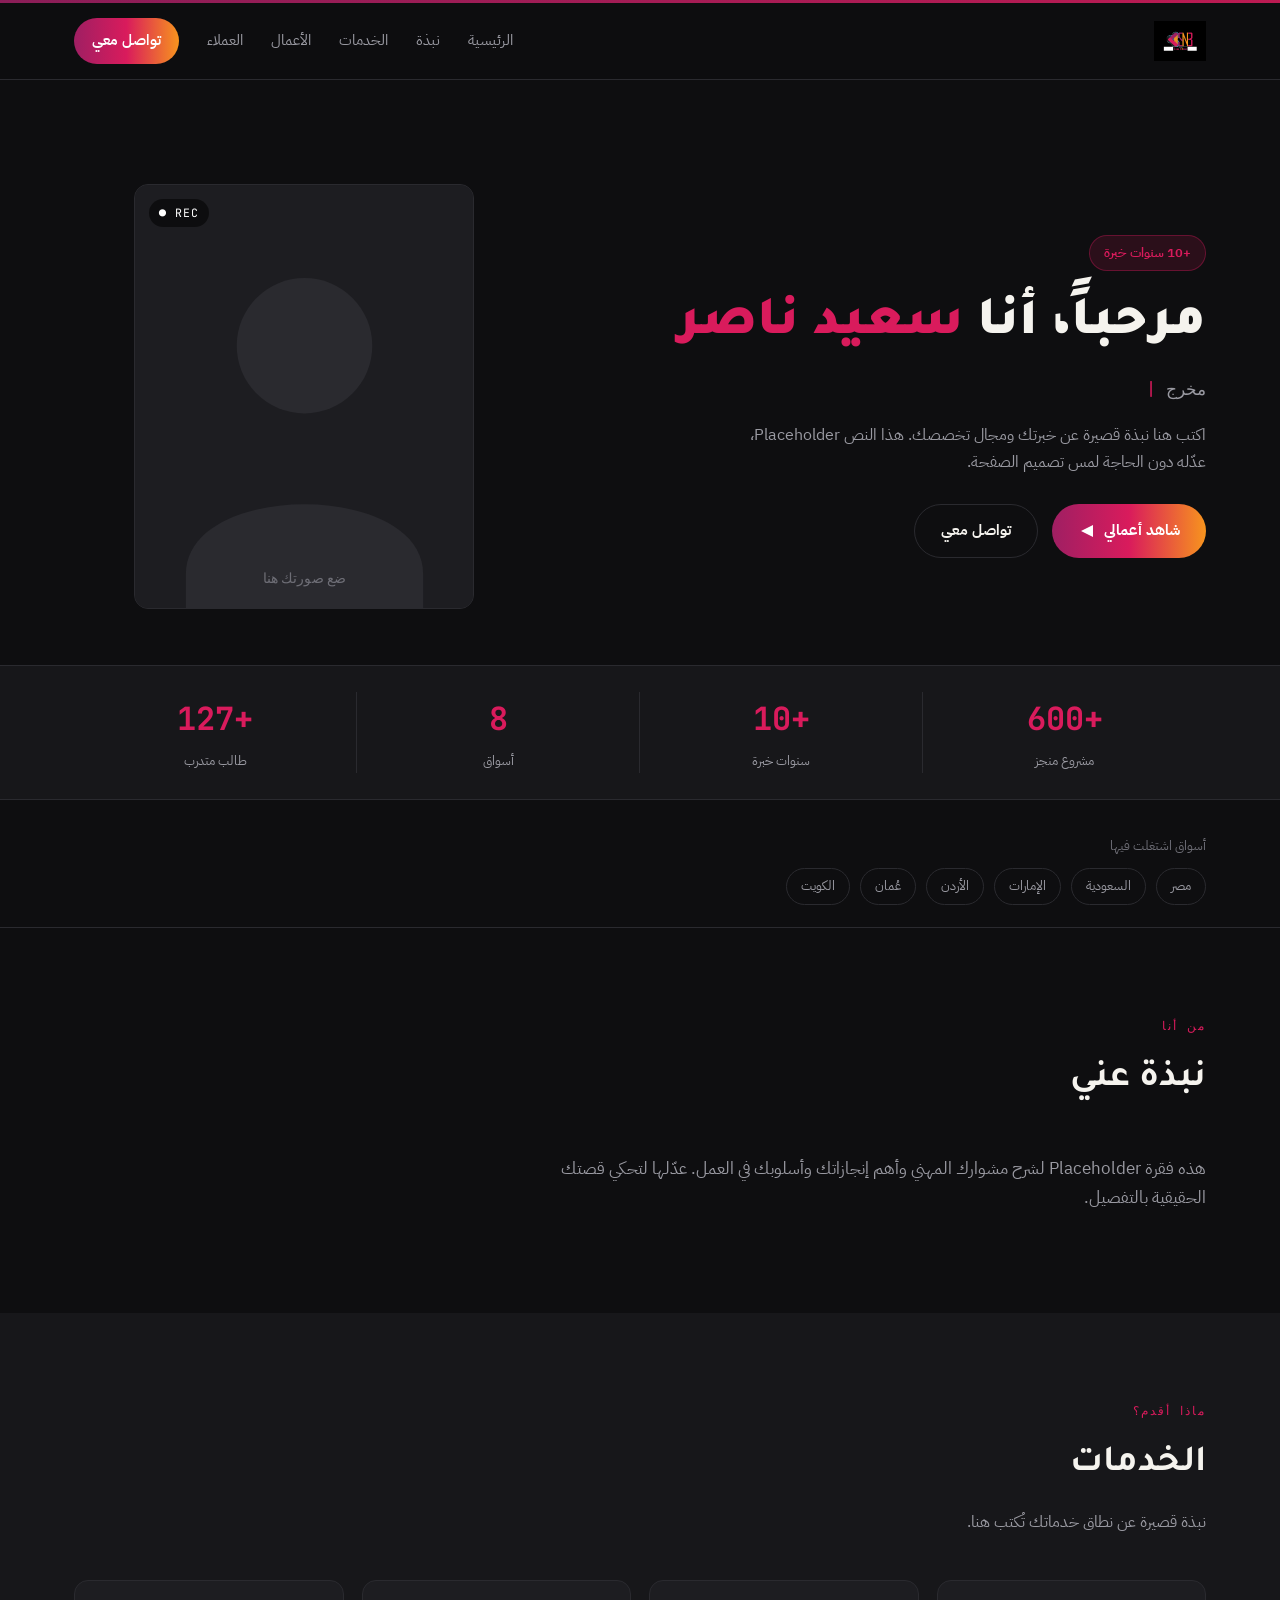
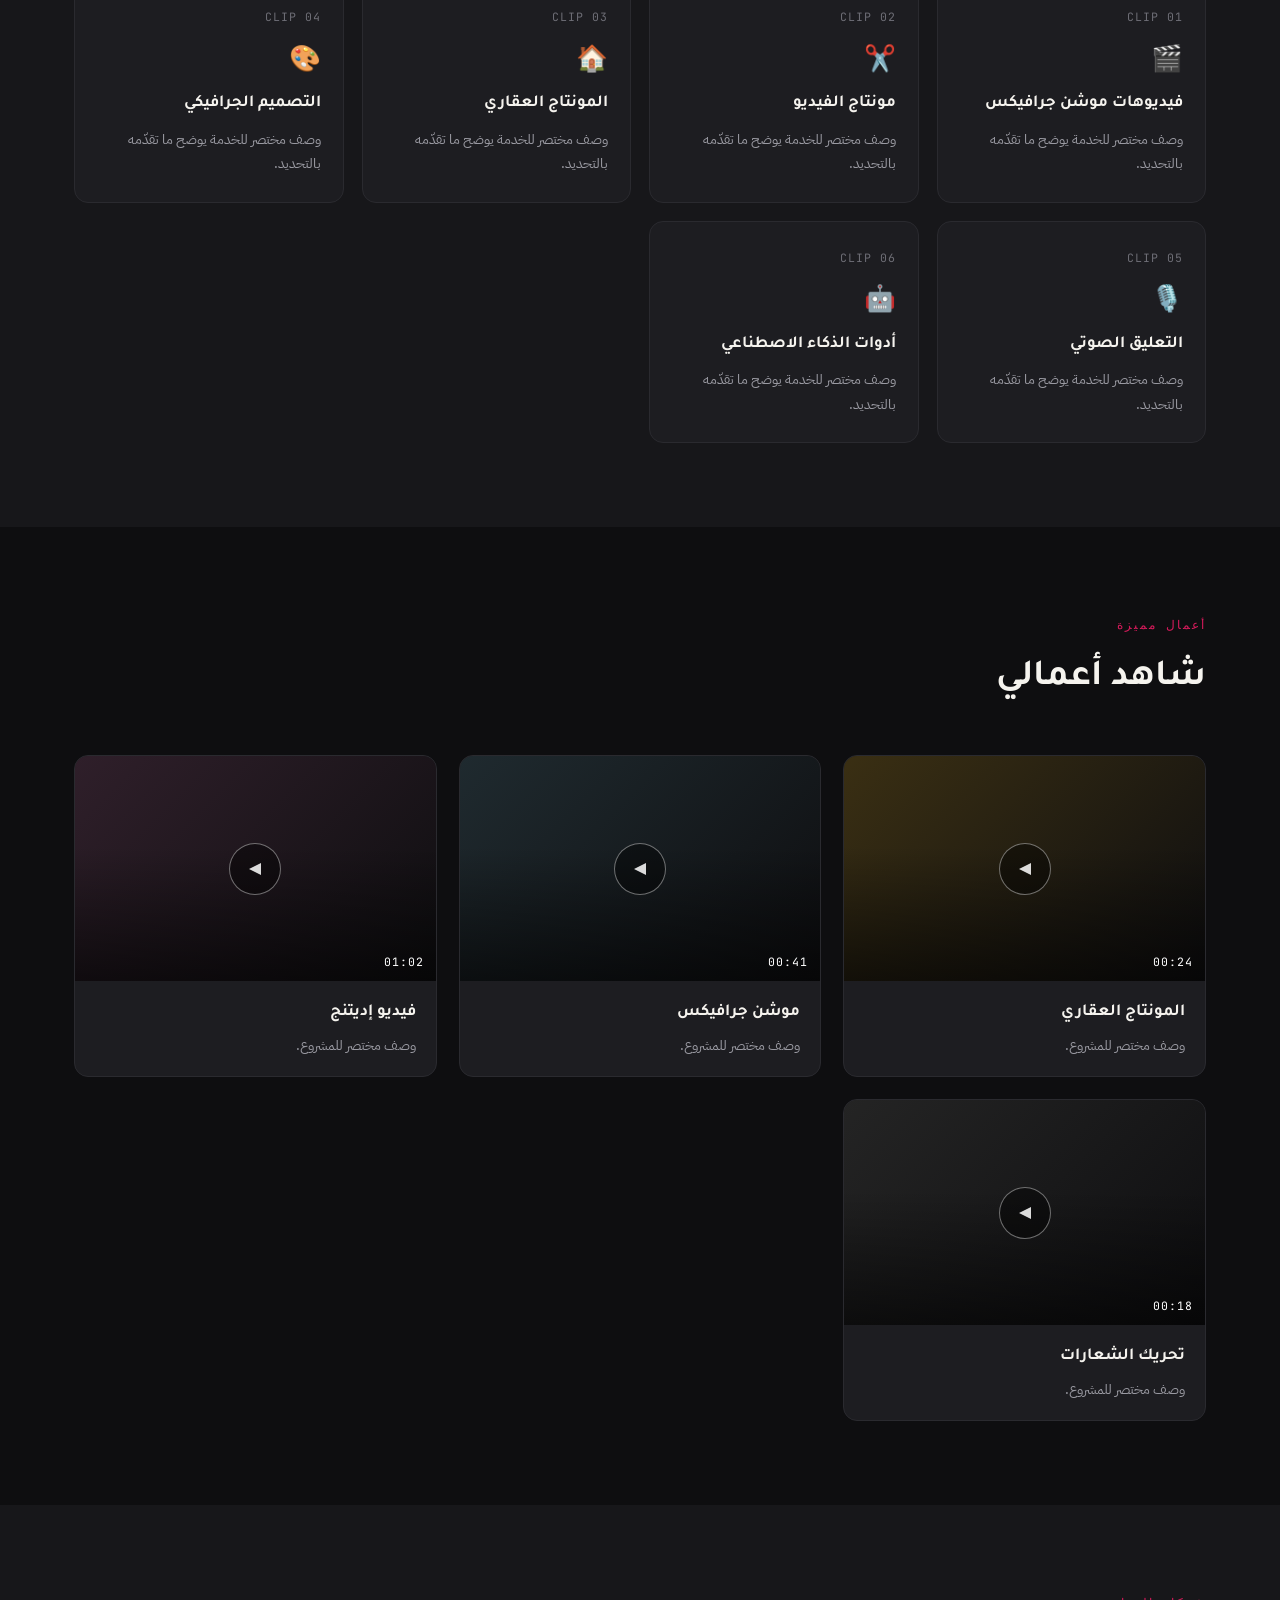
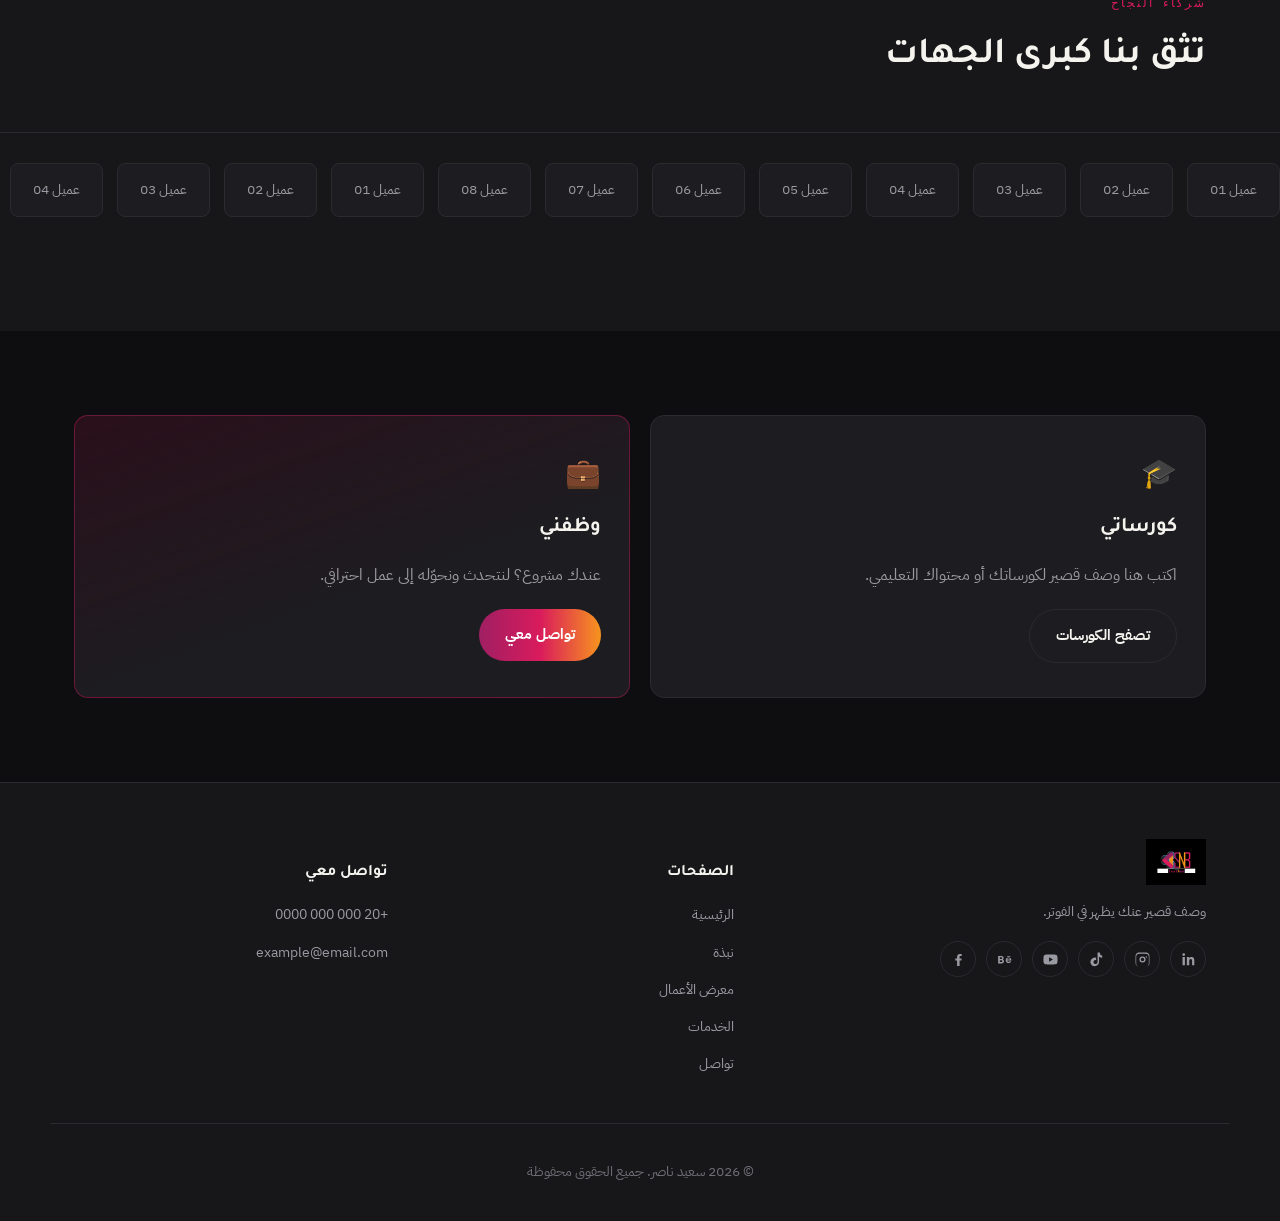
==== index.html @ 5002a32e "Add files via upload" ====
<!DOCTYPE html>
<html lang="ar" dir="rtl">
<head>
<meta charset="UTF-8">
<meta name="viewport" content="width=device-width, initial-scale=1.0">
<title data-content="pageTitle">اسمك | مخرج إبداعي</title>
<meta name="description" data-content="pageDescription" content="مخرج إبداعي متخصص في صناعة المحتوى المرئي. عدّل هذا النص من ملف content.js">

<link rel="preconnect" href="https://fonts.googleapis.com">
<link rel="preconnect" href="https://fonts.gstatic.com" crossorigin>
<link href="https://fonts.googleapis.com/css2?family=Tajawal:wght@400;500;700;800;900&family=IBM+Plex+Sans+Arabic:wght@300;400;500;600&family=JetBrains+Mono:wght@400;500;700&display=swap" rel="stylesheet">
<link rel="stylesheet" href="css/style.css">
</head>
<body>

<!-- شريط تايم كود علوي (زخرفة موحية بمونتاج الفيديو) -->
<div class="timecode-strip" aria-hidden="true">
  <div class="timecode-strip__track"></div>
</div>

<!-- ===================== الهيدر ===================== -->
<header class="header" id="header">
  <div class="container header__inner">
    <a href="#top" class="logo">
      <img src="images/logo.png" alt="سعيد ناصر" class="logo-img" data-content-attr="fullName:alt">
    </a>

    <nav class="nav" id="nav">
      <a href="#top">الرئيسية</a>
      <a href="#about">نبذة</a>
      <a href="#services">الخدمات</a>
      <a href="#work">الأعمال</a>
      <a href="#clients">العملاء</a>
      <a href="#contact" class="nav__cta">تواصل معي</a>
    </nav>

    <button class="nav-toggle" id="navToggle" aria-label="القائمة" aria-expanded="false">
      <span></span><span></span><span></span>
    </button>
  </div>
</header>

<main>

<!-- ===================== الهيرو ===================== -->
<section class="hero" id="top">
  <div class="container hero__inner">

    <div class="hero__text">
      <span class="badge" data-content="experienceBadge">+10 سنوات خبرة</span>

      <h1 class="hero__title">
        مرحباً، أنا <span class="accent" data-content="fullName">اسمك الكامل</span>
      </h1>

      <p class="hero__role">
        <span id="roleTyper" class="role-typer"></span><span class="role-cursor">|</span>
      </p>

      <p class="hero__bio" data-content="bio">
        اكتب هنا نبذة قصيرة عن خبرتك ومجال تخصصك. هذا النص Placeholder، عدّله من ملف content.js دون الحاجة لمس تصميم الصفحة.
      </p>

      <div class="hero__actions">
        <a href="#work" class="btn btn--primary">
          <span>شاهد أعمالي</span>
          <svg viewBox="0 0 24 24" width="18" height="18"><path fill="currentColor" d="M20 4v16l-16-8z"/></svg>
        </a>
        <a href="#contact" class="btn btn--ghost">تواصل معي</a>
      </div>
    </div>

    <div class="hero__media">
      <div class="hero__frame">
        <img src="images/avatar-placeholder.svg" alt="صورتك الشخصية" data-content-attr="avatarSrc:src">
        <span class="hero__rec">REC ●</span>
      </div>
    </div>

  </div>

  <!-- شريط الإحصائيات بأسلوب "تايم كود" -->
  <div class="stats-bar">
    <div class="container stats-bar__inner" id="statsGrid">
      <!-- تُملأ ديناميكياً من content.js -->
    </div>
  </div>

  <!-- شريط الدول / الأسواق -->
  <div class="markets">
    <div class="container">
      <p class="markets__label">أسواق اشتغلت فيها</p>
      <div class="markets__row" id="marketsRow"></div>
    </div>
  </div>
</section>

<!-- ===================== نبذة ===================== -->
<section class="section" id="about">
  <div class="container">
    <div class="section__head">
      <span class="eyebrow">من أنا</span>
      <h2>نبذة عني</h2>
    </div>
    <p class="about__text" data-content="aboutText">
      هذه فقرة Placeholder لشرح مشوارك المهني، أهم إنجازاتك، وأسلوبك في العمل. عدّلها من content.js لتحكي قصتك الحقيقية.
    </p>
  </div>
</section>

<!-- ===================== الخدمات ===================== -->
<section class="section section--alt" id="services">
  <div class="container">
    <div class="section__head">
      <span class="eyebrow">ماذا أقدم؟</span>
      <h2>الخدمات</h2>
      <p class="section__desc" data-content="servicesIntro">
        نبذة قصيرة عن نطاق خدماتك تُكتب هنا وتُعدّل من content.js.
      </p>
    </div>
    <div class="services-grid" id="servicesGrid">
      <!-- تُملأ ديناميكياً من content.js -->
    </div>
  </div>
</section>

<!-- ===================== الأعمال ===================== -->
<section class="section" id="work">
  <div class="container">
    <div class="section__head">
      <span class="eyebrow">أعمال مميزة</span>
      <h2>شاهد أعمالي</h2>
    </div>
    <div class="work-grid" id="workGrid">
      <!-- تُملأ ديناميكياً من content.js -->
    </div>
  </div>
</section>

<!-- ===================== العملاء ===================== -->
<section class="section section--alt" id="clients">
  <div class="container">
    <div class="section__head">
      <span class="eyebrow">شركاء النجاح</span>
      <h2>تثق بنا كبرى الجهات</h2>
    </div>
  </div>
  <div class="clients-marquee">
    <div class="clients-marquee__track" id="clientsTrack">
      <!-- تُملأ ديناميكياً من content.js (مرتين للتكرار السلس) -->
    </div>
  </div>
</section>

<!-- ===================== دعوة للعمل ===================== -->
<section class="section cta" id="contact">
  <div class="container cta__grid">
    <div class="cta__card">
      <span class="cta__icon">🎓</span>
      <h3 data-content="ctaCoursesTitle">كورساتي</h3>
      <p data-content="ctaCoursesText">اكتب هنا وصف قصير لكورساتك أو محتواك التعليمي.</p>
      <a href="#" class="btn btn--ghost" data-content-attr="ctaCoursesLink:href">تصفح الكورسات</a>
    </div>
    <div class="cta__card cta__card--highlight">
      <span class="cta__icon">💼</span>
      <h3 data-content="ctaHireTitle">وظفني</h3>
      <p data-content="ctaHireText">عندك مشروع؟ لنتحدث ونحوّله إلى عمل احترافي.</p>
      <a href="#" class="btn btn--primary" data-content-attr="whatsappLink:href" target="_blank" rel="noopener">تواصل معي</a>
    </div>
  </div>
</section>

</main>

<!-- ===================== الفوتر ===================== -->
<footer class="footer">
  <div class="container footer__grid">

    <div class="footer__about">
      <img src="images/logo.png" alt="سعيد ناصر" class="logo-img" data-content-attr="fullName:alt">
      <p data-content="footerTagline">وصف قصير عنك يظهر في الفوتر، عدّله من content.js.</p>
      <div class="socials" id="socialsRow"></div>
    </div>

    <div class="footer__col">
      <h4>الصفحات</h4>
      <ul>
        <li><a href="#top">الرئيسية</a></li>
        <li><a href="#about">نبذة</a></li>
        <li><a href="#work">معرض الأعمال</a></li>
        <li><a href="#services">الخدمات</a></li>
        <li><a href="#contact">تواصل</a></li>
      </ul>
    </div>

    <div class="footer__col">
      <h4>تواصل معي</h4>
      <ul>
        <li><a data-content="phoneDisplay" data-content-attr="whatsappLink:href" href="#">+20 000 000 0000</a></li>
        <li><a data-content="email" data-content-attr="emailLink:href" href="#">example@email.com</a></li>
      </ul>
    </div>

  </div>

  <div class="container footer__bottom">
    <p>© <span id="year"></span> <span data-content="fullName">اسمك</span>. جميع الحقوق محفوظة</p>
  </div>
</footer>

<script src="js/content.js"></script>
<script src="js/main.js"></script>
</body>
</html>
---- css/style.css ----
/* =========================================================
   نظام التصميم (Design Tokens)
   غيّر القيم هنا فقط للتحكم بالألوان والخطوط في كل الموقع
========================================================= */
:root{
  --bg: #0E0E10;
  --bg-alt: #17171A;
  --surface: #1D1D21;
  --surface-2: #232328;
  --border: #2A2A2F;

  --text: #F5F3EE;
  --text-muted: #9A9AA2;
  --text-dim: #6E6E76;

  /* هوية الشعار: بنفسجي / وردي / برتقالي */
  --accent: #D91B5C;          /* الوردي - اللون الأساسي، مأخوذ من الشعار */
  --accent-2: #F7941E;        /* البرتقالي */
  --accent-3: #9F1F63;        /* البنفسجي */
  --accent-soft: rgba(217,27,92,.14);
  --accent-ink: #FFFFFF;      /* نص فوق الخلفية الوردية */
  --gradient-brand: linear-gradient(90deg, var(--accent-3), var(--accent), var(--accent-2));

  --font-display: 'Tajawal', sans-serif;
  --font-body: 'IBM Plex Sans Arabic', sans-serif;
  --font-mono: 'JetBrains Mono', monospace;

  --radius: 14px;
  --radius-sm: 8px;
  --container: 1180px;
}

*{ box-sizing: border-box; }
html{ scroll-behavior: smooth; }
body{
  margin:0;
  background: var(--bg);
  color: var(--text);
  font-family: var(--font-body);
  line-height: 1.7;
  -webkit-font-smoothing: antialiased;
}
img{ max-width:100%; display:block; }
a{ color:inherit; text-decoration:none; }
ul{ list-style:none; margin:0; padding:0; }
h1,h2,h3{ font-family: var(--font-display); margin:0; }

.container{
  max-width: var(--container);
  margin-inline:auto;
  padding-inline: 24px;
}

@media (prefers-reduced-motion: reduce){
  *{ animation-duration: .001ms !important; animation-iteration-count:1 !important; transition-duration:.001ms !important; scroll-behavior:auto !important; }
}

/* =========================================================
   شريط التايم كود العلوي — العنصر المميّز (Signature)
   إشارة بصرية لعالم المونتاج: خط زمن بعلامات صغيرة
========================================================= */
.timecode-strip{
  position: sticky; top:0; z-index: 60;
  height: 3px;
  background: var(--bg-alt);
  overflow:hidden;
}
.timecode-strip__track{
  height:100%;
  background: var(--gradient-brand);
  background-size: 200% 100%;
  animation: scrub 8s linear infinite;
  opacity:.85;
}
@keyframes scrub{
  from{ background-position-x: 0%; }
  to{ background-position-x: 200%; }
}

/* =========================================================
   الهيدر
========================================================= */
.header{
  position: sticky; top:3px; z-index:50;
  background: rgba(14,14,16,.82);
  backdrop-filter: blur(10px);
  border-bottom: 1px solid var(--border);
}
.header__inner{
  display:flex; align-items:center; justify-content:space-between;
  height:76px;
}
.logo{
  font-family: var(--font-display);
  font-weight:800; font-size:1.25rem; letter-spacing:.5px;
}
.logo-img{ height:40px; width:auto; display:block; }
.footer__about .logo-img{ height:46px; margin-bottom:14px; }
.nav{
  display:flex; align-items:center; gap: 28px;
  font-size:.95rem; color: var(--text-muted);
}
.nav a{ transition: color .2s; }
.nav a:hover{ color: var(--text); }
.nav__cta{
  background: var(--gradient-brand);
  color: var(--accent-ink) !important;
  padding: 10px 18px;
  border-radius: 999px;
  font-weight:600;
}
.nav-toggle{
  display:none;
  flex-direction:column; gap:5px;
  background:none; border:none; cursor:pointer;
  padding: 6px;
}
.nav-toggle span{
  width:22px; height:2px; background: var(--text);
  display:block;
}

@media (max-width: 860px){
  .nav-toggle{ display:flex; }
  .nav{
    position:absolute; inset-inline:0; top:76px;
    background: var(--bg-alt);
    flex-direction:column; align-items:stretch;
    gap:0; border-bottom:1px solid var(--border);
    max-height:0; overflow:hidden; transition: max-height .3s ease;
  }
  .nav.is-open{ max-height:420px; }
  .nav a{ padding:16px 24px; border-top:1px solid var(--border); }
  .nav__cta{ border-radius:0; text-align:center; }
}

/* =========================================================
   الهيرو
========================================================= */
.hero{ padding-top: 64px; overflow:hidden; }
.hero__inner{
  display:grid;
  grid-template-columns: 1.15fr .85fr;
  gap: 48px;
  align-items:center;
  padding-block: 40px 56px;
}
.badge{
  display:inline-block;
  font-size:.8rem; font-weight:600;
  color: var(--accent);
  background: var(--accent-soft);
  border: 1px solid rgba(217,27,92,.35);
  padding: 6px 14px;
  border-radius: 999px;
  margin-bottom: 20px;
}
.hero__title{
  font-size: clamp(2.1rem, 4.4vw, 3.4rem);
  font-weight:900;
  line-height:1.25;
  margin-bottom: 14px;
}
.accent{ color: var(--accent); }
.hero__role{
  font-family: var(--font-mono);
  font-size: 1.05rem;
  color: var(--text-muted);
  min-height: 1.6em;
  margin-bottom: 18px;
}
.role-cursor{ color: var(--accent); animation: blink 1s step-end infinite; }
@keyframes blink{ 50%{ opacity:0; } }

.hero__bio{
  color: var(--text-muted);
  max-width: 46ch;
  margin-bottom: 28px;
}
.hero__actions{ display:flex; gap:14px; flex-wrap:wrap; }

.btn{
  display:inline-flex; align-items:center; gap:8px;
  padding: 13px 26px;
  border-radius: 999px;
  font-weight:700; font-size:.95rem;
  transition: transform .2s ease, background .2s ease, border-color .2s ease;
}
.btn--primary{ background: var(--gradient-brand); color: var(--accent-ink); }
.btn--primary:hover{ transform: translateY(-2px); }
.btn--ghost{ border: 1px solid var(--border); color: var(--text); }
.btn--ghost:hover{ border-color: var(--accent); color: var(--accent); }

.hero__media{ display:flex; justify-content:center; }
.hero__frame{
  position:relative;
  width: min(340px, 80vw);
  aspect-ratio: 4/5;
  border-radius: var(--radius);
  overflow:hidden;
  border: 1px solid var(--border);
  background: var(--surface);
}
.hero__frame img{ width:100%; height:100%; object-fit:cover; }
.hero__rec{
  position:absolute; top:14px; inset-inline-end:14px;
  font-family: var(--font-mono);
  font-size:.72rem; color:#fff;
  background: rgba(0,0,0,.55);
  padding:4px 10px; border-radius: 999px;
  letter-spacing:1px;
}

/* شريط الإحصائيات */
.stats-bar{
  border-block: 1px solid var(--border);
  background: var(--bg-alt);
}
.stats-bar__inner{
  display:grid;
  grid-template-columns: repeat(auto-fit, minmax(120px,1fr));
  padding-block: 26px;
}
.stat{
  text-align:center;
  border-inline-start: 1px solid var(--border);
  padding-inline: 12px;
}
.stat:first-child{ border-inline-start:none; }
.stat__num{
  font-family: var(--font-mono);
  font-size: clamp(1.4rem, 2.6vw, 2rem);
  font-weight:700; color: var(--accent);
}
.stat__label{ font-size:.82rem; color: var(--text-muted); margin-top:4px; }

.markets{ padding-block: 22px; border-bottom:1px solid var(--border); }
.markets__label{ font-size:.8rem; color: var(--text-dim); margin-bottom:12px; }
.markets__row{ display:flex; flex-wrap:wrap; gap:10px; }
.market-chip{
  font-size:.82rem; color: var(--text-muted);
  border:1px solid var(--border); border-radius:999px;
  padding: 6px 14px;
}

/* =========================================================
   أقسام عامة
========================================================= */
.section{ padding-block: 84px; }
.section--alt{ background: var(--bg-alt); }
.section__head{ max-width: 640px; margin-bottom: 44px; }
.eyebrow{
  font-family: var(--font-mono);
  font-size:.78rem; letter-spacing:2px; text-transform:uppercase;
  color: var(--accent);
}
.section__head h2{ font-size: clamp(1.7rem, 3vw, 2.3rem); margin-top:10px; }
.section__desc{ color: var(--text-muted); margin-top:12px; }
.about__text{ max-width: 68ch; color: var(--text-muted); font-size:1.05rem; }

/* الخدمات */
.services-grid{
  display:grid;
  grid-template-columns: repeat(auto-fill, minmax(240px,1fr));
  gap: 18px;
}
.service-card{
  background: var(--surface);
  border: 1px solid var(--border);
  border-radius: var(--radius);
  padding: 26px 22px;
  transition: border-color .2s, transform .2s;
}
.service-card:hover{ border-color: var(--accent); transform: translateY(-4px); }
.service-card__tag{
  font-family: var(--font-mono);
  font-size:.72rem; color: var(--text-dim);
  letter-spacing:1px;
}
.service-card__icon{ font-size:1.6rem; margin-block: 10px; }
.service-card h3{ font-size:1.05rem; margin-bottom:8px; }
.service-card p{ color: var(--text-muted); font-size:.9rem; margin:0; }

/* الأعمال */
.work-grid{
  display:grid;
  grid-template-columns: repeat(auto-fill, minmax(280px,1fr));
  gap: 22px;
}
.work-card{
  border-radius: var(--radius);
  overflow:hidden;
  border: 1px solid var(--border);
  background: var(--surface);
}
.work-card__thumb{
  position:relative;
  aspect-ratio: 16/10;
  display:flex; align-items:center; justify-content:center;
  color: rgba(255,255,255,.85);
}
.work-card__thumb::after{
  content:"";
  position:absolute; inset:0;
  background: linear-gradient(180deg, rgba(0,0,0,0) 40%, rgba(0,0,0,.55) 100%);
}
.work-card__play{
  position:relative; z-index:2;
  width:52px; height:52px; border-radius:50%;
  background: rgba(0,0,0,.4); border:1px solid rgba(255,255,255,.4);
  display:flex; align-items:center; justify-content:center;
  transition: transform .2s, background .2s;
}
.work-card:hover .work-card__play{ transform: scale(1.08); background: var(--accent); color:var(--accent-ink); }
.work-card__code{
  position:absolute; bottom:10px; inset-inline-start:12px; z-index:2;
  font-family: var(--font-mono); font-size:.72rem;
  color:#fff; letter-spacing:1px;
}
.work-card__body{ padding: 18px 20px; }
.work-card__body h3{ font-size:1.05rem; margin-bottom:6px; }
.work-card__body p{ color: var(--text-muted); font-size:.88rem; margin:0; }

/* العملاء - ماركيه */
.clients-marquee{
  border-top:1px solid var(--border);
  overflow:hidden;
  padding-block: 30px;
}
.clients-marquee__track{
  display:flex; gap: 14px;
  width: max-content;
  animation: marquee 32s linear infinite;
}
.clients-marquee:hover .clients-marquee__track{ animation-play-state: paused; }
@keyframes marquee{
  from{ transform: translateX(0); }
  to{ transform: translateX(-50%); }
}
.client-chip{
  flex: 0 0 auto;
  padding: 14px 22px;
  border:1px solid var(--border);
  border-radius: var(--radius-sm);
  color: var(--text-muted);
  font-size:.85rem;
  white-space:nowrap;
  background: var(--surface);
}

/* دعوة للعمل */
.cta__grid{
  display:grid; grid-template-columns: 1fr 1fr; gap:20px;
}
.cta__card{
  background: var(--surface);
  border:1px solid var(--border);
  border-radius: var(--radius);
  padding: 34px 28px;
}
.cta__card--highlight{
  background: linear-gradient(160deg, var(--accent-soft), var(--surface) 60%);
  border-color: rgba(217,27,92,.4);
}
.cta__icon{ font-size:1.8rem; }
.cta__card h3{ font-size:1.3rem; margin-block: 12px 8px; }
.cta__card p{ color: var(--text-muted); margin-bottom: 20px; }

@media (max-width: 760px){
  .hero__inner{ grid-template-columns:1fr; }
  .hero__media{ order:-1; }
  .cta__grid{ grid-template-columns:1fr; }
}

/* =========================================================
   الفوتر
========================================================= */
.footer{ border-top:1px solid var(--border); padding-block: 56px 24px; background: var(--bg-alt); }
.footer__grid{
  display:grid; grid-template-columns: 1.4fr 1fr 1fr; gap: 32px;
  padding-bottom: 36px;
}
.footer__about p{ color: var(--text-muted); font-size:.9rem; max-width:36ch; margin-block:14px 18px; }
.footer__col h4{ font-family: var(--font-display); margin-bottom:14px; font-size:1rem; }
.footer__col li{ margin-bottom:10px; }
.footer__col a{ color: var(--text-muted); font-size:.9rem; transition: color .2s; }
.footer__col a:hover{ color: var(--accent); }

.socials{ display:flex; gap:10px; }
.socials a{
  width:36px; height:36px; border-radius:50%;
  border:1px solid var(--border);
  display:flex; align-items:center; justify-content:center;
  color: var(--text-muted);
  transition: color .2s, border-color .2s;
}
.socials a:hover{ color: var(--accent); border-color: var(--accent); }

.footer__bottom{
  border-top:1px solid var(--border);
  padding-top:22px;
  display:flex; justify-content:center;
  font-size:.85rem; color: var(--text-dim);
}

@media (max-width: 760px){
  .footer__grid{ grid-template-columns:1fr; }
}

/* حالة التركيز بلوحة المفاتيح — إتاحة الوصول */
a:focus-visible, button:focus-visible{
  outline: 2px solid var(--accent);
  outline-offset: 2px;
}
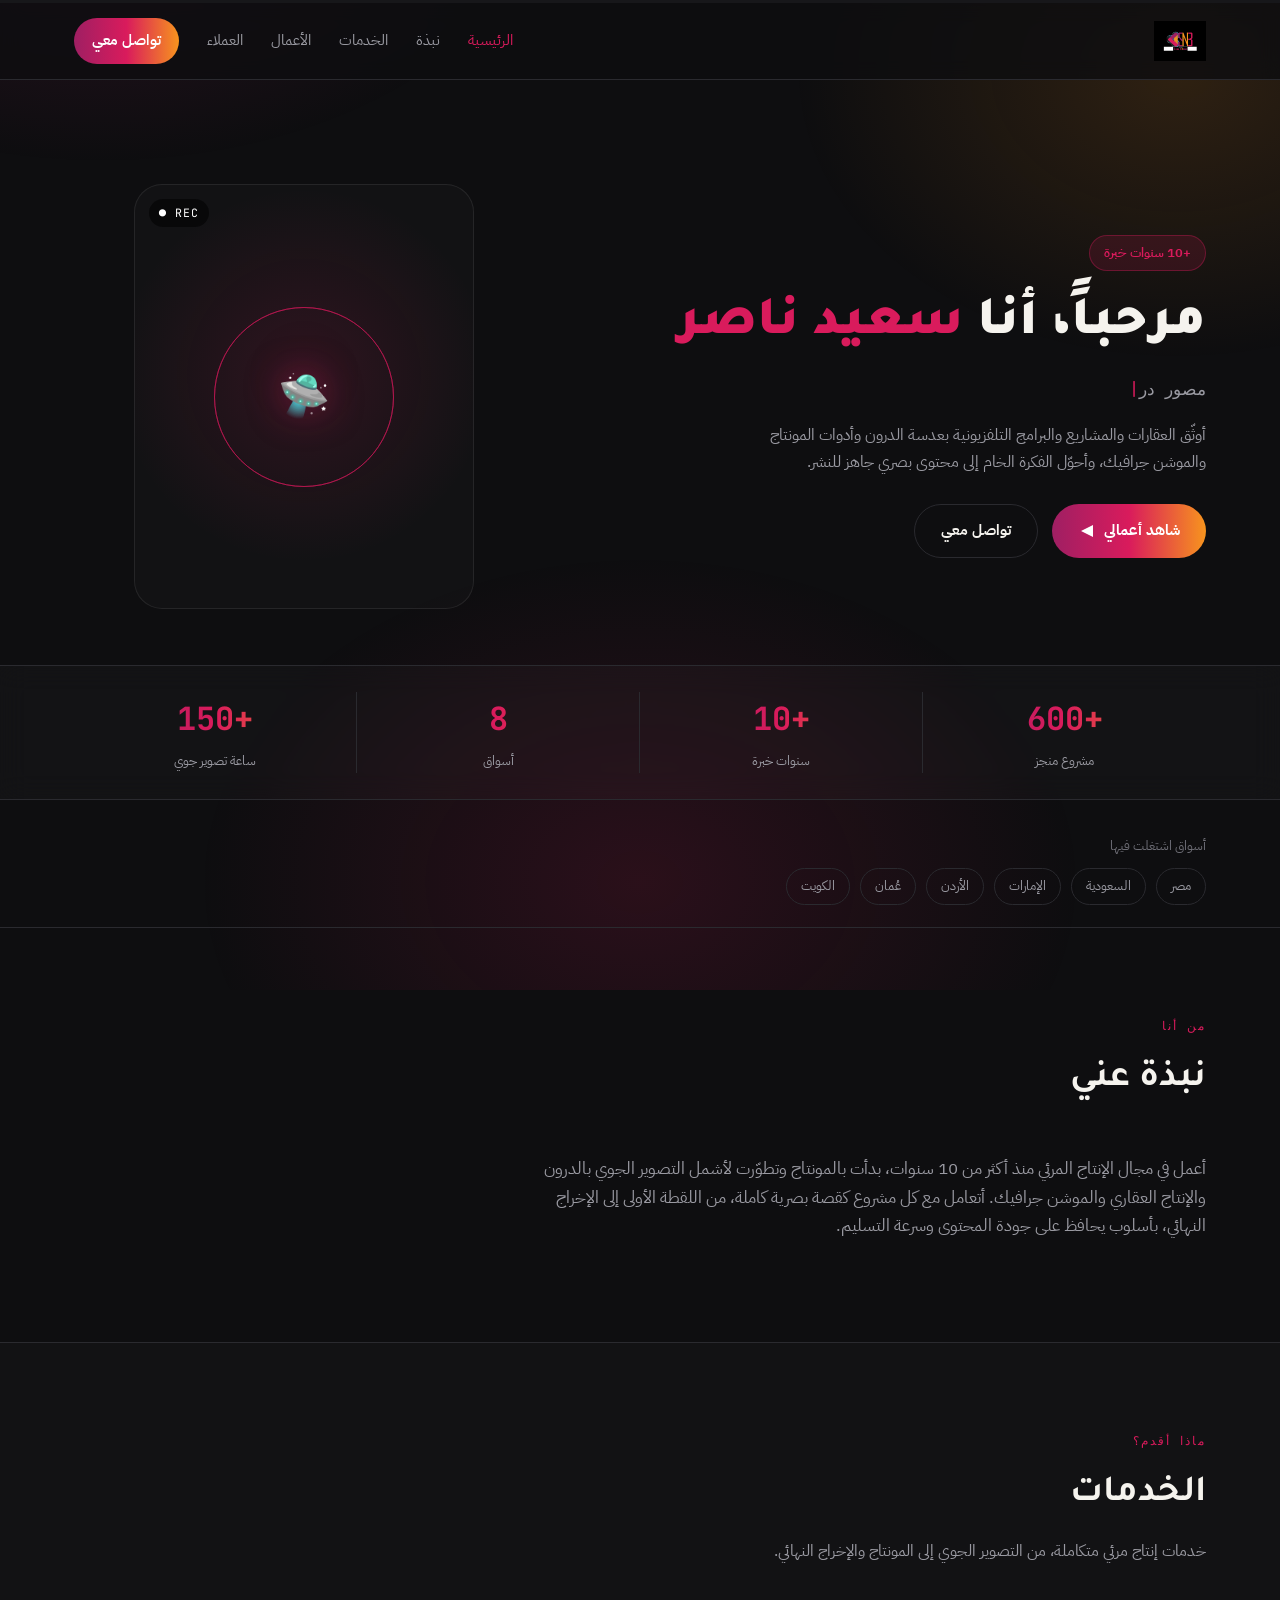
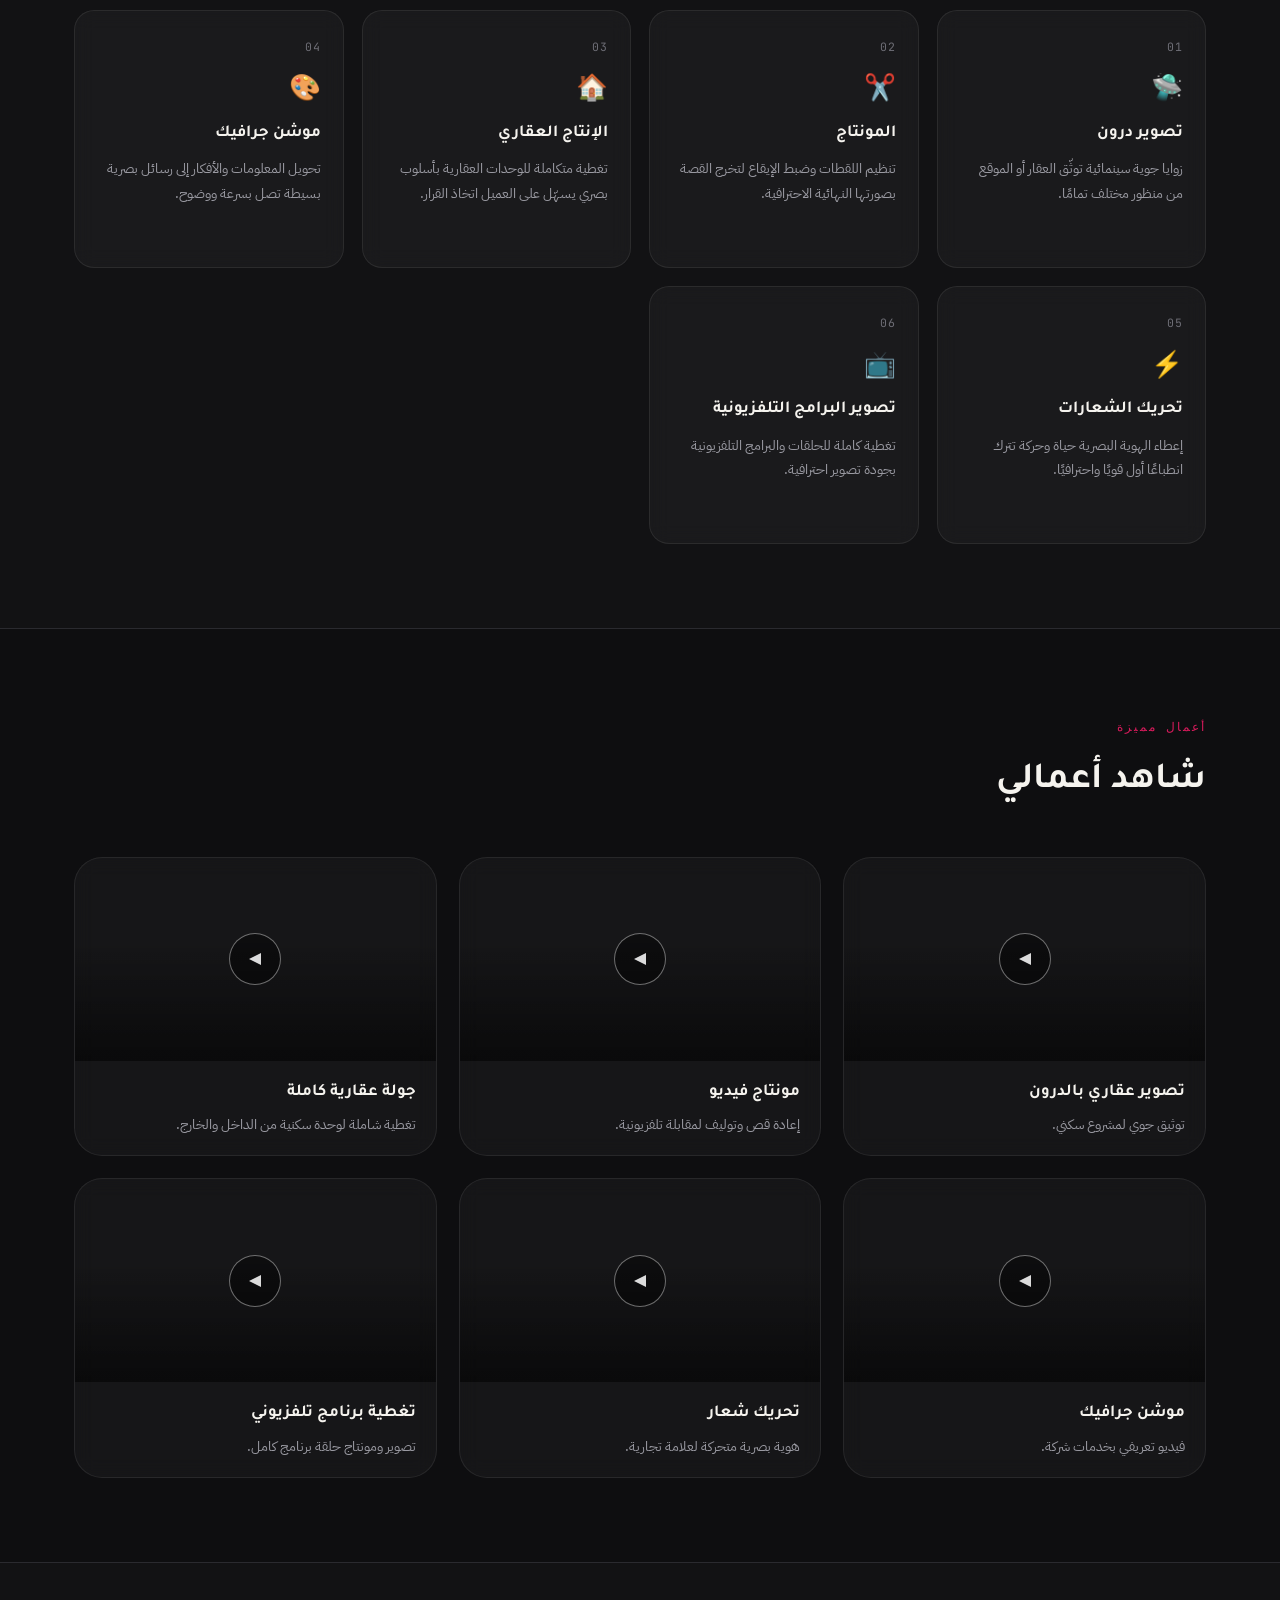
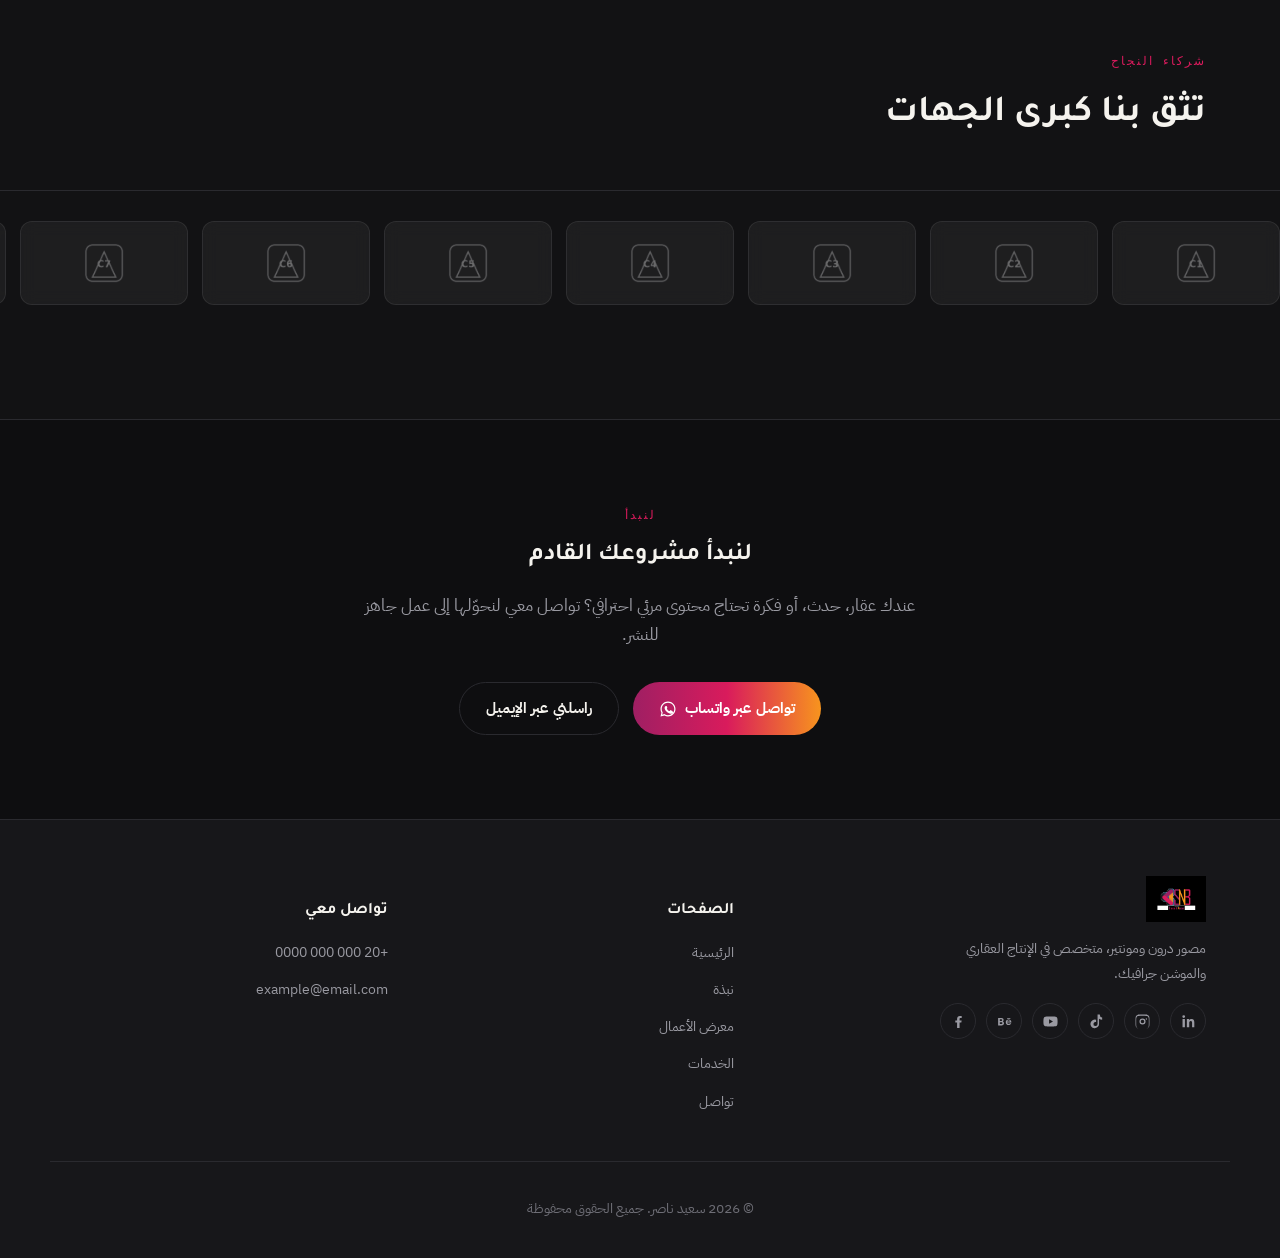
==== commit b965cf7a: "Add files via upload" ====
--- a/index.html
+++ b/index.html
@@ -4,7 +4,14 @@
 <meta charset="UTF-8">
 <meta name="viewport" content="width=device-width, initial-scale=1.0">
 <title data-content="pageTitle">اسمك | مخرج إبداعي</title>
-<meta name="description" data-content="pageDescription" content="مخرج إبداعي متخصص في صناعة المحتوى المرئي. عدّل هذا النص من ملف content.js">
+<meta name="description" data-content-attr="pageDescription:content" content="مخرج إبداعي متخصص في صناعة المحتوى المرئي. عدّل هذا النص من ملف content.js">
+
+<link rel="icon" type="image/png" href="images/logo.png">
+
+<meta property="og:type" content="website">
+<meta property="og:title" data-content-attr="pageTitle:content" content="سعيد ناصر | مصور درون ومونتاج ومنتج عقاري">
+<meta property="og:description" data-content-attr="pageDescription:content" content="تصوير درون، مونتاج، إنتاج عقاري، موشن جرافيك، تحريك شعارات، وتصوير برامج تلفزيونية.">
+<meta property="og:image" content="images/logo.png">
 
 <link rel="preconnect" href="https://fonts.googleapis.com">
 <link rel="preconnect" href="https://fonts.gstatic.com" crossorigin>
@@ -44,6 +51,7 @@
 
 <!-- ===================== الهيرو ===================== -->
 <section class="hero" id="top">
+  <div class="hero__glow" id="heroGlow" aria-hidden="true"></div>
   <div class="container hero__inner">
 
     <div class="hero__text">
@@ -71,9 +79,14 @@
     </div>
 
     <div class="hero__media">
-      <div class="hero__frame">
-        <img src="images/avatar-placeholder.svg" alt="صورتك الشخصية" data-content-attr="avatarSrc:src">
+      <div class="hero__visual" aria-hidden="true">
         <span class="hero__rec">REC ●</span>
+        <div class="radar">
+          <span class="radar__ring"></span>
+          <span class="radar__ring"></span>
+          <span class="radar__ring"></span>
+          <span class="radar__core">🛸</span>
+        </div>
       </div>
     </div>
 
@@ -152,20 +165,18 @@
   </div>
 </section>
 
-<!-- ===================== دعوة للعمل ===================== -->
-<section class="section cta" id="contact">
-  <div class="container cta__grid">
-    <div class="cta__card">
-      <span class="cta__icon">🎓</span>
-      <h3 data-content="ctaCoursesTitle">كورساتي</h3>
-      <p data-content="ctaCoursesText">اكتب هنا وصف قصير لكورساتك أو محتواك التعليمي.</p>
-      <a href="#" class="btn btn--ghost" data-content-attr="ctaCoursesLink:href">تصفح الكورسات</a>
-    </div>
-    <div class="cta__card cta__card--highlight">
-      <span class="cta__icon">💼</span>
-      <h3 data-content="ctaHireTitle">وظفني</h3>
-      <p data-content="ctaHireText">عندك مشروع؟ لنتحدث ونحوّله إلى عمل احترافي.</p>
-      <a href="#" class="btn btn--primary" data-content-attr="whatsappLink:href" target="_blank" rel="noopener">تواصل معي</a>
+<!-- ===================== تواصل ===================== -->
+<section class="section contact" id="contact">
+  <div class="container contact__inner">
+    <span class="eyebrow">لنبدأ</span>
+    <h2 data-content="contactTitle">لنبدأ مشروعك القادم</h2>
+    <p data-content="contactText">عندك عقار، حدث، أو فكرة تحتاج محتوى مرئي احترافي؟ تواصل معي لنحوّلها إلى عمل جاهز للنشر.</p>
+    <div class="contact__actions">
+      <a href="#" class="btn btn--primary" data-content-attr="whatsappLink:href" target="_blank" rel="noopener">
+        <span>تواصل عبر واتساب</span>
+        <svg viewBox="0 0 24 24" width="18" height="18"><path fill="currentColor" d="M17.5 14.4c-.3-.1-1.6-.8-1.9-.9-.2-.1-.4-.1-.6.1-.2.3-.7.9-.8 1-.1.2-.3.2-.5.1-.7-.3-1.5-.7-2.1-1.4-.5-.5-.9-1.1-1.1-1.5-.1-.2 0-.4.1-.5.1-.1.3-.3.4-.5.1-.1.2-.3.1-.5-.1-.1-.6-1.4-.8-1.9-.2-.5-.4-.4-.6-.4h-.5c-.2 0-.5.1-.7.3-.3.3-1 1-1 2.3 0 1.4 1 2.7 1.1 2.9.1.2 2 3 4.8 4.2.7.3 1.2.5 1.6.6.7.2 1.3.2 1.8.1.5-.1 1.6-.7 1.9-1.3.2-.6.2-1.1.2-1.2-.1-.1-.3-.2-.5-.3z"/><path fill="currentColor" d="M12 2C6.5 2 2 6.5 2 12c0 1.8.5 3.5 1.3 5L2 22l5.2-1.3c1.4.8 3.1 1.2 4.8 1.2 5.5 0 10-4.5 10-10S17.5 2 12 2zm0 18.2c-1.6 0-3.1-.4-4.4-1.2l-.3-.2-3.1.8.8-3-.2-.3C4 14.9 3.6 13.5 3.6 12c0-4.6 3.8-8.4 8.4-8.4s8.4 3.8 8.4 8.4-3.8 8.2-8.4 8.2z"/></svg>
+      </a>
+      <a href="#" class="btn btn--ghost" data-content-attr="emailLink:href">راسلني عبر الإيميل</a>
     </div>
   </div>
 </section>
--- a/css/style.css
+++ b/css/style.css
@@ -25,8 +25,9 @@
   --font-body: 'IBM Plex Sans Arabic', sans-serif;
   --font-mono: 'JetBrains Mono', monospace;
 
-  --radius: 14px;
-  --radius-sm: 8px;
+  --radius: 20px;
+  --radius-sm: 12px;
+  --radius-lg: 28px;
   --container: 1180px;
 }
 
@@ -39,7 +40,36 @@
   font-family: var(--font-body);
   line-height: 1.7;
   -webkit-font-smoothing: antialiased;
-}
+  position:relative;
+  overflow-x:hidden;
+}
+
+/* خلفية "Aurora" هادئة بألوان الهوية — تتحرك ببطء لإحساس حيوي دون إزعاج بصري */
+body::before{
+  content:"";
+  position: fixed; inset:-10%; z-index:0; pointer-events:none;
+  background:
+    radial-gradient(48rem 32rem at 15% -5%, rgba(159,31,99,.22), transparent 60%),
+    radial-gradient(40rem 30rem at 85% 15%, rgba(247,148,30,.14), transparent 60%),
+    radial-gradient(46rem 34rem at 50% 90%, rgba(217,27,92,.14), transparent 60%);
+  animation: auroraDrift 26s ease-in-out infinite alternate;
+}
+@keyframes auroraDrift{
+  from{ transform: translate(0,0) scale(1); }
+  to{ transform: translate(-1.5%, 1.5%) scale(1.04); }
+}
+/* توهّج يتبع مؤشر الفأرة داخل الهيرو — تفاعل خفيف ومعاصر */
+.hero{ position:relative; }
+.hero__glow{
+  position:absolute; inset:0; z-index:0;
+  pointer-events:none;
+  opacity:0;
+  transition: opacity .4s;
+  background: radial-gradient(420px 420px at var(--gx,50%) var(--gy,50%), rgba(217,27,92,.16), transparent 70%);
+}
+.hero:hover .hero__glow{ opacity:1; }
+.container, .header, main, .footer{ position:relative; z-index:1; }
+
 img{ max-width:100%; display:block; }
 a{ color:inherit; text-decoration:none; }
 ul{ list-style:none; margin:0; padding:0; }
@@ -51,8 +81,16 @@
   padding-inline: 24px;
 }
 
+/* عناصر تظهر تدريجيًا عند التمرير */
+.reveal{
+  opacity:0; transform: translateY(22px);
+  transition: opacity .7s ease, transform .7s ease;
+}
+.reveal.in-view{ opacity:1; transform:none; }
+
 @media (prefers-reduced-motion: reduce){
   *{ animation-duration: .001ms !important; animation-iteration-count:1 !important; transition-duration:.001ms !important; scroll-behavior:auto !important; }
+  .reveal{ opacity:1; transform:none; }
 }
 
 /* =========================================================
@@ -65,16 +103,15 @@
   background: var(--bg-alt);
   overflow:hidden;
 }
+/* الشريط يعكس نسبة تقدّم القراءة الفعلية في الصفحة — قيمة --scroll-progress تُحدَّث من main.js */
 .timecode-strip__track{
   height:100%;
+  width: var(--scroll-progress, 0%);
   background: var(--gradient-brand);
-  background-size: 200% 100%;
-  animation: scrub 8s linear infinite;
-  opacity:.85;
-}
-@keyframes scrub{
-  from{ background-position-x: 0%; }
-  to{ background-position-x: 200%; }
+  transition: width .1s linear;
+}
+@media (prefers-reduced-motion: reduce){
+  .timecode-strip__track{ transition:none; }
 }
 
 /* =========================================================
@@ -102,6 +139,7 @@
 }
 .nav a{ transition: color .2s; }
 .nav a:hover{ color: var(--text); }
+.nav a.is-active{ color: var(--accent); }
 .nav__cta{
   background: var(--gradient-brand);
   color: var(--accent-ink) !important;
@@ -145,6 +183,26 @@
   align-items:center;
   padding-block: 40px 56px;
 }
+
+/* دخول متدرّج لعناصر الهيرو عند تحميل الصفحة */
+.hero__text > *, .hero__media{
+  opacity:0;
+  transform: translateY(16px);
+  animation: heroIn .7s ease forwards;
+}
+.hero__text > .badge{ animation-delay: .05s; }
+.hero__text > .hero__title{ animation-delay: .15s; }
+.hero__text > .hero__role{ animation-delay: .25s; }
+.hero__text > .hero__bio{ animation-delay: .35s; }
+.hero__text > .hero__actions{ animation-delay: .45s; }
+.hero__media{ animation-delay: .3s; }
+@keyframes heroIn{
+  to{ opacity:1; transform:none; }
+}
+@media (prefers-reduced-motion: reduce){
+  .hero__text > *, .hero__media{ animation:none; opacity:1; transform:none; }
+}
+
 .badge{
   display:inline-block;
   font-size:.8rem; font-weight:600;
@@ -192,29 +250,53 @@
 .btn--ghost:hover{ border-color: var(--accent); color: var(--accent); }
 
 .hero__media{ display:flex; justify-content:center; }
-.hero__frame{
+.hero__visual{
   position:relative;
   width: min(340px, 80vw);
   aspect-ratio: 4/5;
-  border-radius: var(--radius);
+  border-radius: var(--radius-lg);
   overflow:hidden;
-  border: 1px solid var(--border);
-  background: var(--surface);
-}
-.hero__frame img{ width:100%; height:100%; object-fit:cover; }
+  border: 1px solid rgba(255,255,255,.08);
+  background: radial-gradient(circle at 50% 45%, rgba(217,27,92,.14), transparent 65%), rgba(255,255,255,.02);
+  display:flex; align-items:center; justify-content:center;
+}
 .hero__rec{
-  position:absolute; top:14px; inset-inline-end:14px;
+  position:absolute; top:14px; inset-inline-end:14px; z-index:2;
   font-family: var(--font-mono);
   font-size:.72rem; color:#fff;
   background: rgba(0,0,0,.55);
   padding:4px 10px; border-radius: 999px;
   letter-spacing:1px;
 }
+/* حلقات رادار متحركة — بديل دائم عن الصورة الشخصية، يعكس طبيعة العمل (تصوير جوي بالدرون) */
+.radar{ position:relative; width:180px; height:180px; display:flex; align-items:center; justify-content:center; }
+.radar__ring{
+  position:absolute; inset:0;
+  border-radius:50%;
+  border: 1px solid rgba(217,27,92,.4);
+  animation: radarPulse 3.2s ease-out infinite;
+}
+.radar__ring:nth-child(2){ animation-delay: 1.05s; }
+.radar__ring:nth-child(3){ animation-delay: 2.1s; }
+.radar__core{
+  position:relative; z-index:1;
+  font-size: 2.6rem;
+  filter: drop-shadow(0 0 18px rgba(217,27,92,.5));
+}
+@keyframes radarPulse{
+  0%{ transform: scale(.4); opacity:0; }
+  15%{ opacity:1; }
+  100%{ transform: scale(1.9); opacity:0; }
+}
+@media (prefers-reduced-motion: reduce){
+  .radar__ring{ animation:none; opacity:.35; transform:none; }
+}
 
 /* شريط الإحصائيات */
 .stats-bar{
   border-block: 1px solid var(--border);
-  background: var(--bg-alt);
+  background: rgba(255,255,255,.025);
+  backdrop-filter: blur(14px);
 }
 .stats-bar__inner{
   display:grid;
@@ -230,7 +312,9 @@
 .stat__num{
   font-family: var(--font-mono);
   font-size: clamp(1.4rem, 2.6vw, 2rem);
-  font-weight:700; color: var(--accent);
+  font-weight:700;
+  background: var(--gradient-brand);
+  -webkit-background-clip:text; background-clip:text; color:transparent;
 }
 .stat__label{ font-size:.82rem; color: var(--text-muted); margin-top:4px; }
 
@@ -247,7 +331,10 @@
    أقسام عامة
 ========================================================= */
 .section{ padding-block: 84px; }
-.section--alt{ background: var(--bg-alt); }
+.section--alt{
+  background: rgba(255,255,255,.02);
+  border-block: 1px solid var(--border);
+}
 .section__head{ max-width: 640px; margin-bottom: 44px; }
 .eyebrow{
   font-family: var(--font-mono);
@@ -265,13 +352,20 @@
   gap: 18px;
 }
 .service-card{
-  background: var(--surface);
-  border: 1px solid var(--border);
+  display:block;
+  background: rgba(255,255,255,.035);
+  backdrop-filter: blur(10px);
+  border: 1px solid rgba(255,255,255,.08);
   border-radius: var(--radius);
   padding: 26px 22px;
-  transition: border-color .2s, transform .2s;
-}
-.service-card:hover{ border-color: var(--accent); transform: translateY(-4px); }
+  cursor:pointer;
+  transition: border-color .25s, transform .25s, box-shadow .25s;
+}
+.service-card:hover{
+  border-color: rgba(217,27,92,.5);
+  transform: translateY(-4px);
+  box-shadow: 0 16px 40px -20px rgba(217,27,92,.45);
+}
 .service-card__tag{
   font-family: var(--font-mono);
   font-size:.72rem; color: var(--text-dim);
@@ -280,6 +374,14 @@
 .service-card__icon{ font-size:1.6rem; margin-block: 10px; }
 .service-card h3{ font-size:1.05rem; margin-bottom:8px; }
 .service-card p{ color: var(--text-muted); font-size:.9rem; margin:0; }
+.service-card__more{
+  display:block; margin-top:14px;
+  font-size:.8rem; font-weight:600; color: var(--accent);
+  opacity:0; transform: translateX(-4px);
+  transition: opacity .2s, transform .2s;
+}
+[dir="rtl"] .service-card__more{ transform: translateX(4px); }
+.service-card:hover .service-card__more{ opacity:1; transform:none; }
 
 /* الأعمال */
 .work-grid{
@@ -288,22 +390,32 @@
   gap: 22px;
 }
 .work-card{
-  border-radius: var(--radius);
+  display:flex;
+  flex-direction:column;
+  border-radius: var(--radius-lg);
   overflow:hidden;
-  border: 1px solid var(--border);
-  background: var(--surface);
+  border: 1px solid rgba(255,255,255,.08);
+  background: rgba(255,255,255,.035);
+  backdrop-filter: blur(10px);
+  transition: transform .25s, box-shadow .25s;
+}
+.work-card:hover{
+  transform: translateY(-4px);
+  box-shadow: 0 20px 46px -22px rgba(217,27,92,.4);
 }
 .work-card__thumb{
   position:relative;
-  aspect-ratio: 16/10;
+  aspect-ratio: 16/9;
   display:flex; align-items:center; justify-content:center;
   color: rgba(255,255,255,.85);
-}
-.work-card__thumb::after{
+  cursor:pointer;
+}
+.work-card__thumb:not(.is-playing)::after{
   content:"";
   position:absolute; inset:0;
   background: linear-gradient(180deg, rgba(0,0,0,0) 40%, rgba(0,0,0,.55) 100%);
 }
+.work-card__thumb:focus-visible{ outline: 2px solid var(--accent); outline-offset: -2px; }
 .work-card__play{
   position:relative; z-index:2;
   width:52px; height:52px; border-radius:50%;
@@ -312,10 +424,10 @@
   transition: transform .2s, background .2s;
 }
 .work-card:hover .work-card__play{ transform: scale(1.08); background: var(--accent); color:var(--accent-ink); }
-.work-card__code{
-  position:absolute; bottom:10px; inset-inline-start:12px; z-index:2;
-  font-family: var(--font-mono); font-size:.72rem;
-  color:#fff; letter-spacing:1px;
+/* عند التشغيل، يستبدل الفيديو الفعلي الصورة المصغّرة داخل نفس المساحة تمامًا — بدون نافذة منبثقة */
+.work-card__thumb.is-playing{ background:#000 !important; cursor:default; }
+.work-card__thumb.is-playing iframe{
+  position:absolute; inset:0; width:100%; height:100%; border:0;
 }
 .work-card__body{ padding: 18px 20px; }
 .work-card__body h3{ font-size:1.05rem; margin-bottom:6px; }
@@ -339,42 +451,81 @@
 }
 .client-chip{
   flex: 0 0 auto;
-  padding: 14px 22px;
-  border:1px solid var(--border);
+  width: 168px; height: 84px;
+  padding: 16px 22px;
+  border:1px solid rgba(255,255,255,.08);
   border-radius: var(--radius-sm);
-  color: var(--text-muted);
-  font-size:.85rem;
-  white-space:nowrap;
-  background: var(--surface);
-}
-
-/* دعوة للعمل */
-.cta__grid{
-  display:grid; grid-template-columns: 1fr 1fr; gap:20px;
-}
-.cta__card{
-  background: var(--surface);
-  border:1px solid var(--border);
-  border-radius: var(--radius);
-  padding: 34px 28px;
-}
-.cta__card--highlight{
-  background: linear-gradient(160deg, var(--accent-soft), var(--surface) 60%);
+  background: rgba(255,255,255,.05);
+  backdrop-filter: blur(8px);
+  display:flex; align-items:center; justify-content:center;
+  transition: border-color .25s, background .25s;
+}
+.client-chip:hover{
   border-color: rgba(217,27,92,.4);
-}
-.cta__icon{ font-size:1.8rem; }
-.cta__card h3{ font-size:1.3rem; margin-block: 12px 8px; }
-.cta__card p{ color: var(--text-muted); margin-bottom: 20px; }
+  background: rgba(255,255,255,.08);
+}
+.client-chip img{
+  max-width:100%; max-height:100%;
+  object-fit: contain;
+  filter: grayscale(1) opacity(.55);
+  transition: filter .3s;
+}
+.client-chip:hover img{ filter: grayscale(0) opacity(1); }
+
+/* تواصل */
+.contact{ text-align:center; position:relative; }
+.contact__inner{
+  max-width: 620px; margin-inline:auto;
+  display:flex; flex-direction:column; align-items:center;
+}
+.contact h2{ margin-top:10px; }
+.contact p{ color: var(--text-muted); margin-top:16px; margin-bottom:32px; font-size:1.05rem; }
+.contact__actions{ display:flex; gap:14px; flex-wrap:wrap; justify-content:center; }
 
 @media (max-width: 760px){
   .hero__inner{ grid-template-columns:1fr; }
   .hero__media{ order:-1; }
-  .cta__grid{ grid-template-columns:1fr; }
 }
 
 /* =========================================================
    الفوتر
 ========================================================= */
+/* =========================================================
+   صفحة الأعمال المفلترة (works.html)
+========================================================= */
+.works-page{ padding-top: 48px; }
+.back-link{
+  display:inline-flex; align-items:center; gap:6px;
+  font-size:.85rem; color: var(--text-muted);
+  margin-bottom: 24px; transition: color .2s;
+}
+.back-link:hover{ color: var(--accent); }
+
+.category-chips{
+  display:flex; flex-wrap:wrap; gap:10px;
+  margin-bottom: 40px;
+}
+.category-chip{
+  padding: 9px 18px;
+  border:1px solid rgba(255,255,255,.1);
+  border-radius:999px;
+  font-size:.85rem;
+  background: rgba(255,255,255,.03);
+  transition: border-color .2s, background .2s, color .2s;
+}
+.category-chip:hover{ border-color: rgba(217,27,92,.4); color: var(--text); }
+.category-chip.is-active{
+  background: var(--gradient-brand);
+  border-color: transparent;
+  color:#fff; font-weight:600;
+}
+.category-empty{
+  color: var(--text-muted);
+  padding: 40px 0;
+  grid-column: 1 / -1;
+  text-align:center;
+}
+
 .footer{ border-top:1px solid var(--border); padding-block: 56px 24px; background: var(--bg-alt); }
 .footer__grid{
   display:grid; grid-template-columns: 1.4fr 1fr 1fr; gap: 32px;
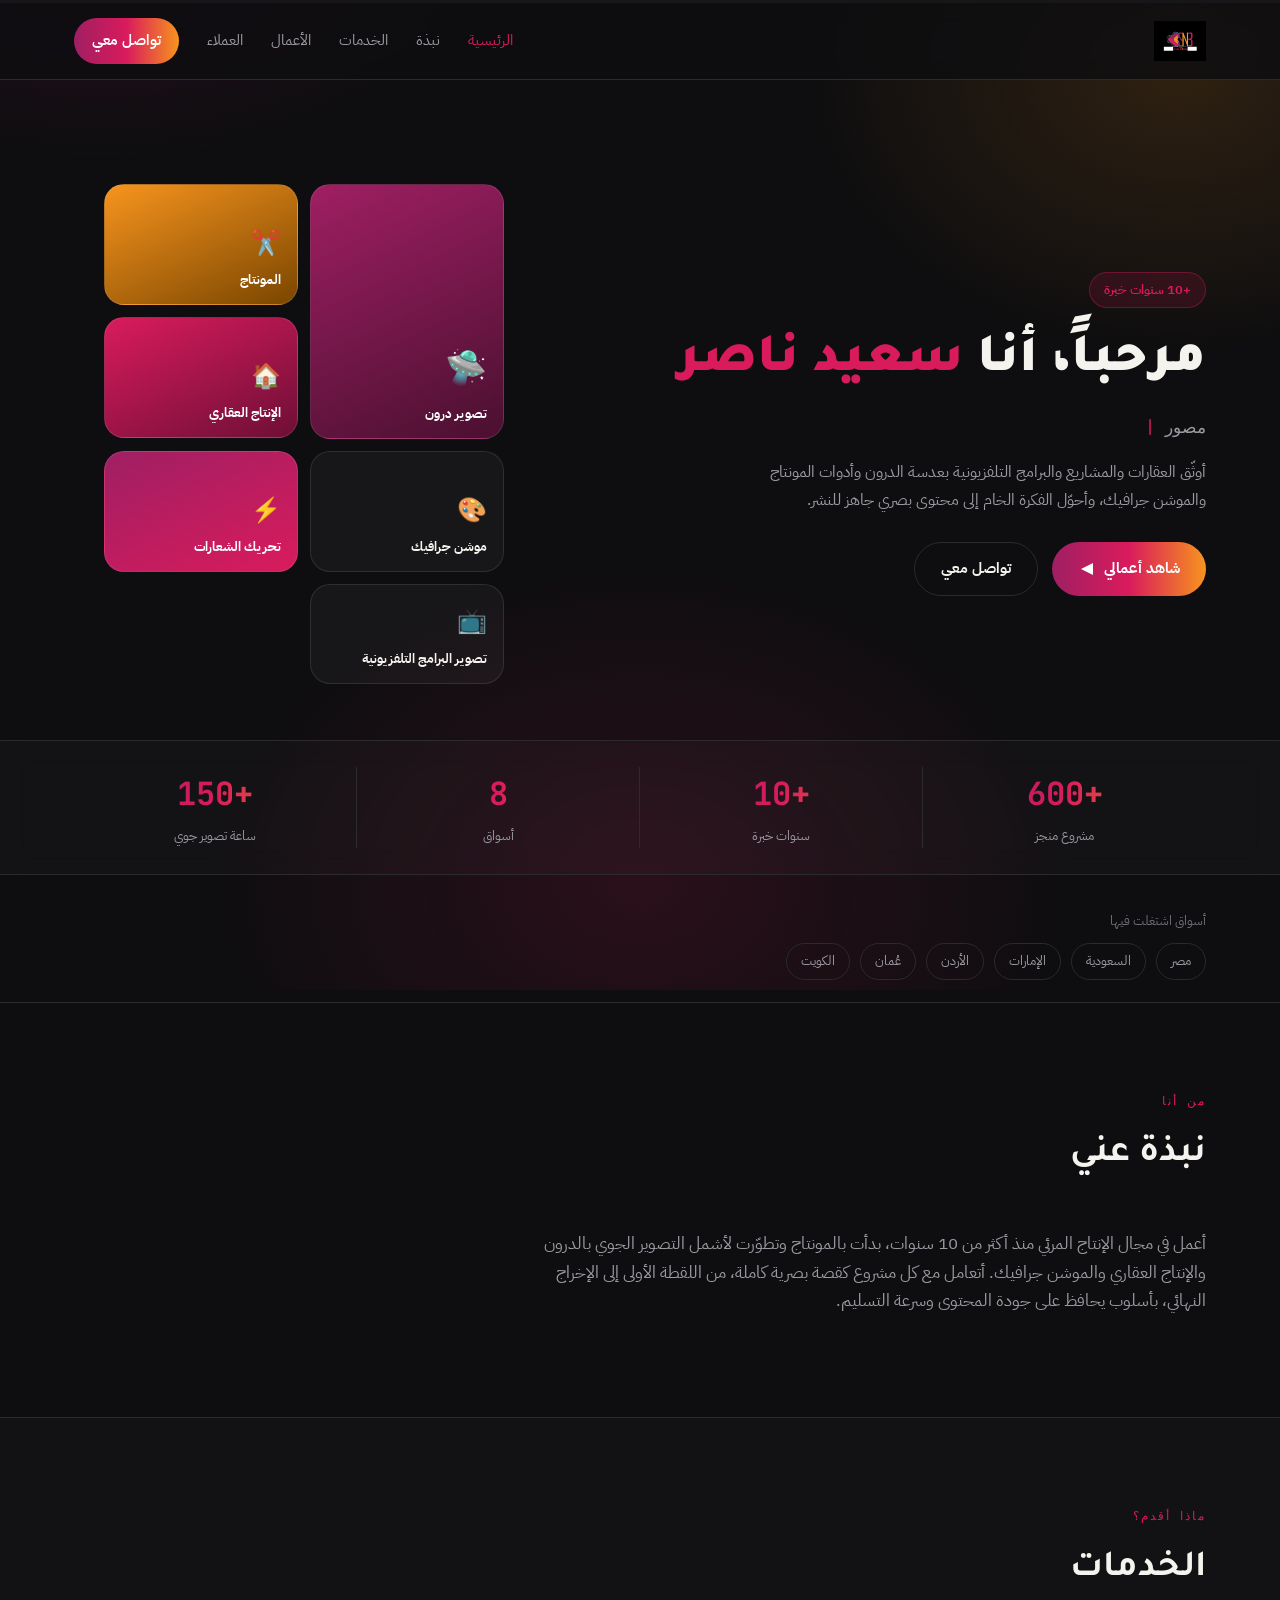
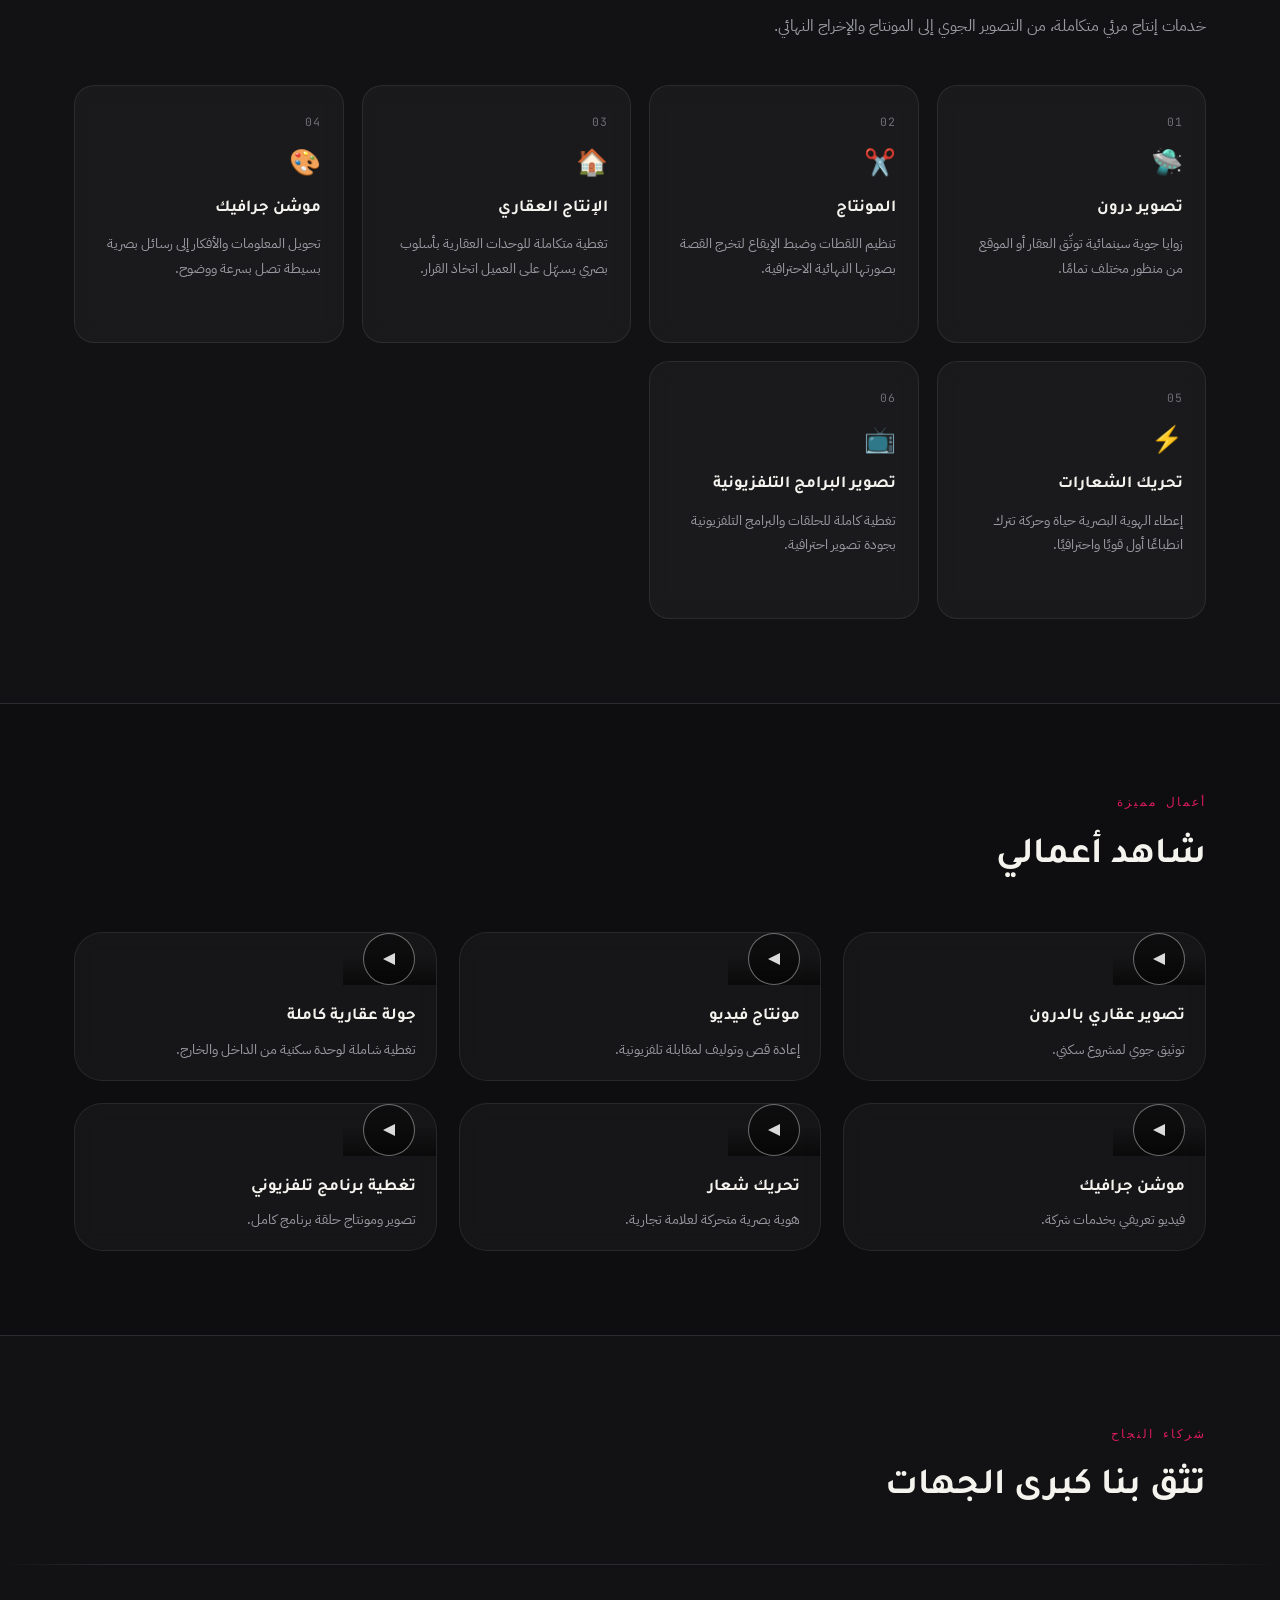
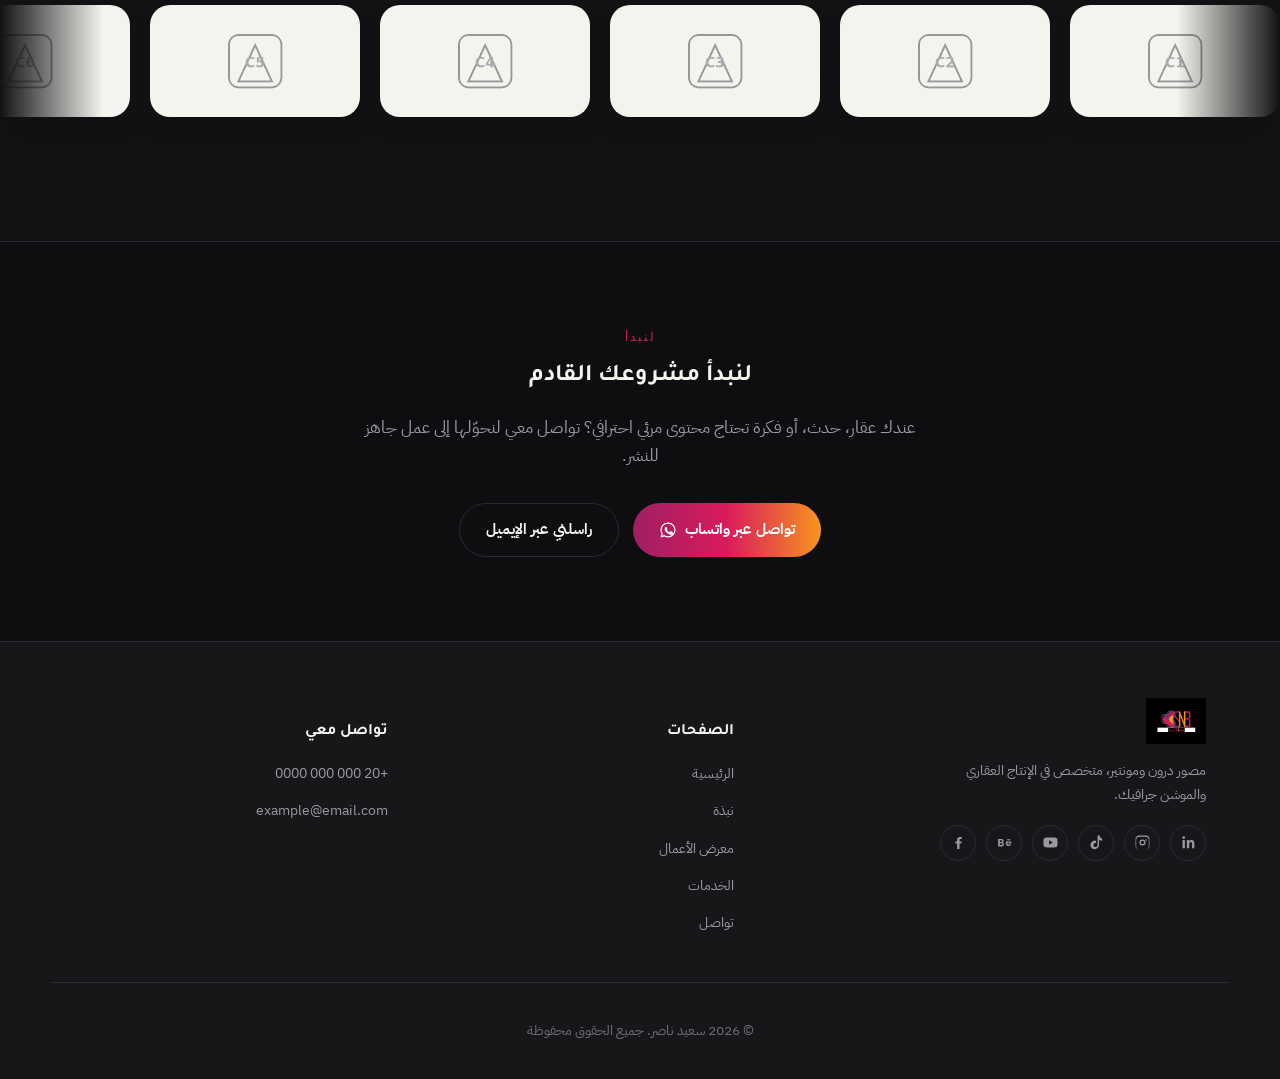
==== commit b03c67bc: "Add files via upload" ====
--- a/index.html
+++ b/index.html
@@ -79,14 +79,8 @@
     </div>
 
     <div class="hero__media">
-      <div class="hero__visual" aria-hidden="true">
-        <span class="hero__rec">REC ●</span>
-        <div class="radar">
-          <span class="radar__ring"></span>
-          <span class="radar__ring"></span>
-          <span class="radar__ring"></span>
-          <span class="radar__core">🛸</span>
-        </div>
+      <div class="hero__bento" id="heroBento" aria-hidden="true">
+        <!-- تُملأ ديناميكياً من content.js — فسيفساء بألوان الهوية تمثّل مجالات العمل -->
       </div>
     </div>
 
@@ -149,6 +143,21 @@
     </div>
   </div>
 </section>
+
+<!-- نافذة تشغيل الفيديو (Lightbox) — يظهر فيها الفيديو داخل الموقع مباشرة -->
+<div class="video-modal" id="videoModal" role="dialog" aria-modal="true" aria-label="مشغّل الفيديو">
+  <div class="video-modal__backdrop" id="videoModalBackdrop"></div>
+  <div class="video-modal__box">
+    <button class="video-modal__close" id="videoModalClose" aria-label="إغلاق">
+      <svg viewBox="0 0 24 24" width="20" height="20"><path fill="currentColor" d="M18.3 5.71L12 12l6.3 6.29-1.41 1.42L10.59 13.4 4.3 19.7 2.89 18.3 9.17 12 2.89 5.71 4.3 4.29l6.29 6.3 6.29-6.3z"/></svg>
+    </button>
+    <div class="video-modal__frame">
+      <iframe id="videoModalIframe" src="" title="مشغّل الفيديو" frameborder="0"
+        allow="accelerometer; autoplay; clipboard-write; encrypted-media; gyroscope; picture-in-picture"
+        allowfullscreen></iframe>
+    </div>
+  </div>
+</div>
 
 <!-- ===================== العملاء ===================== -->
 <section class="section section--alt" id="clients">
--- a/css/style.css
+++ b/css/style.css
@@ -250,46 +250,43 @@
 .btn--ghost:hover{ border-color: var(--accent); color: var(--accent); }
 
 .hero__media{ display:flex; justify-content:center; }
-.hero__visual{
+.hero__bento{
+  width: min(400px, 85vw);
+  aspect-ratio: 4/5;
+  display:grid;
+  grid-template-columns: repeat(2, 1fr);
+  grid-template-rows: repeat(3, 1fr);
+  gap: 12px;
+}
+.bento-tile{
   position:relative;
-  width: min(340px, 80vw);
-  aspect-ratio: 4/5;
-  border-radius: var(--radius-lg);
+  border-radius: var(--radius);
+  padding: 16px;
+  display:flex; flex-direction:column; justify-content:flex-end; gap:8px;
   overflow:hidden;
-  border: 1px solid rgba(255,255,255,.08);
-  background: radial-gradient(circle at 50% 45%, rgba(217,27,92,.14), transparent 65%), rgba(255,255,255,.02);
-  display:flex; align-items:center; justify-content:center;
-}
-.hero__rec{
-  position:absolute; top:14px; inset-inline-end:14px; z-index:2;
-  font-family: var(--font-mono);
-  font-size:.72rem; color:#fff;
-  background: rgba(0,0,0,.55);
-  padding:4px 10px; border-radius: 999px;
-  letter-spacing:1px;
-}
-/* حلقات رادار متحركة — بديل دائم عن الصورة الشخصية، يعكس طبيعة العمل (تصوير جوي بالدرون) */
-.radar{ position:relative; width:180px; height:180px; display:flex; align-items:center; justify-content:center; }
-.radar__ring{
-  position:absolute; inset:0;
-  border-radius:50%;
-  border: 1px solid rgba(217,27,92,.4);
-  animation: radarPulse 3.2s ease-out infinite;
-}
-.radar__ring:nth-child(2){ animation-delay: 1.05s; }
-.radar__ring:nth-child(3){ animation-delay: 2.1s; }
-.radar__core{
-  position:relative; z-index:1;
-  font-size: 2.6rem;
-  filter: drop-shadow(0 0 18px rgba(217,27,92,.5));
-}
-@keyframes radarPulse{
-  0%{ transform: scale(.4); opacity:0; }
-  15%{ opacity:1; }
-  100%{ transform: scale(1.9); opacity:0; }
-}
-@media (prefers-reduced-motion: reduce){
-  .radar__ring{ animation:none; opacity:.35; transform:none; }
+  border: 1px solid rgba(255,255,255,.1);
+  opacity:0; transform: translateY(14px) scale(.96);
+  animation: heroIn .6s ease forwards;
+  transition: transform .25s ease, box-shadow .25s ease;
+}
+.bento-tile:hover{ transform: translateY(-4px); box-shadow: 0 16px 34px -18px rgba(0,0,0,.6); }
+.bento-tile__icon{ font-size: 1.5rem; }
+.bento-tile__title{ font-size:.82rem; font-weight:700; color:#fff; line-height:1.3; }
+
+/* ألوان متنوعة من نفس هوية العلامة لكل بلاطة — تكوين "Bento" حيوي بدل صورة ثابتة */
+.bento-tile--1{ background: linear-gradient(155deg, var(--accent-3), #4a1030); grid-row: span 2; }
+.bento-tile--1 .bento-tile__icon{ font-size: 2.1rem; }
+.bento-tile--2{ background: linear-gradient(155deg, var(--accent-2), #7a4600); }
+.bento-tile--3{ background: linear-gradient(155deg, var(--accent), #6e0f36); }
+.bento-tile--4{ background: rgba(255,255,255,.04); }
+.bento-tile--4 .bento-tile__title{ color: var(--text); }
+.bento-tile--5{ background: linear-gradient(155deg, var(--accent-3), var(--accent)); }
+.bento-tile--6{ background: rgba(255,255,255,.04); }
+.bento-tile--6 .bento-tile__title{ color: var(--text); }
+
+@media (max-width: 460px){
+  .hero__bento{ width: min(320px, 90vw); }
+  .bento-tile__title{ font-size:.74rem; }
 }
 
 /* شريط الإحصائيات */
@@ -392,6 +389,12 @@
 .work-card{
   display:flex;
   flex-direction:column;
+  width:100%;
+  text-align: start;
+  font: inherit;
+  color: inherit;
+  cursor: pointer;
+  padding:0;
   border-radius: var(--radius-lg);
   overflow:hidden;
   border: 1px solid rgba(255,255,255,.08);
@@ -408,14 +411,12 @@
   aspect-ratio: 16/9;
   display:flex; align-items:center; justify-content:center;
   color: rgba(255,255,255,.85);
-  cursor:pointer;
-}
-.work-card__thumb:not(.is-playing)::after{
+}
+.work-card__thumb::after{
   content:"";
   position:absolute; inset:0;
   background: linear-gradient(180deg, rgba(0,0,0,0) 40%, rgba(0,0,0,.55) 100%);
 }
-.work-card__thumb:focus-visible{ outline: 2px solid var(--accent); outline-offset: -2px; }
 .work-card__play{
   position:relative; z-index:2;
   width:52px; height:52px; border-radius:50%;
@@ -424,11 +425,6 @@
   transition: transform .2s, background .2s;
 }
 .work-card:hover .work-card__play{ transform: scale(1.08); background: var(--accent); color:var(--accent-ink); }
-/* عند التشغيل، يستبدل الفيديو الفعلي الصورة المصغّرة داخل نفس المساحة تمامًا — بدون نافذة منبثقة */
-.work-card__thumb.is-playing{ background:#000 !important; cursor:default; }
-.work-card__thumb.is-playing iframe{
-  position:absolute; inset:0; width:100%; height:100%; border:0;
-}
 .work-card__body{ padding: 18px 20px; }
 .work-card__body h3{ font-size:1.05rem; margin-bottom:6px; }
 .work-card__body p{ color: var(--text-muted); font-size:.88rem; margin:0; }
@@ -437,40 +433,83 @@
 .clients-marquee{
   border-top:1px solid var(--border);
   overflow:hidden;
-  padding-block: 30px;
+  padding-block: 40px;
+  /* تلاشي ناعم عند طرفي الشريط بدل قطع مفاجئ للشعارات — لمسة احترافية معتادة في عرض شعارات العملاء */
+  -webkit-mask-image: linear-gradient(90deg, transparent 0, #000 8%, #000 92%, transparent 100%);
+  mask-image: linear-gradient(90deg, transparent 0, #000 8%, #000 92%, transparent 100%);
 }
 .clients-marquee__track{
-  display:flex; gap: 14px;
+  display:flex; gap: 20px;
   width: max-content;
-  animation: marquee 32s linear infinite;
+  animation: marquee 36s linear infinite;
 }
 .clients-marquee:hover .clients-marquee__track{ animation-play-state: paused; }
 @keyframes marquee{
   from{ transform: translateX(0); }
   to{ transform: translateX(-50%); }
 }
+/* بطاقة بيضاء دائمة خلف كل شعار — تضمن ظهور أي شعار بوضوح مهما كان لونه (فاتح أو غامق) */
 .client-chip{
   flex: 0 0 auto;
-  width: 168px; height: 84px;
-  padding: 16px 22px;
-  border:1px solid rgba(255,255,255,.08);
-  border-radius: var(--radius-sm);
-  background: rgba(255,255,255,.05);
-  backdrop-filter: blur(8px);
+  width: 210px; height: 112px;
+  padding: 20px 26px;
+  border-radius: var(--radius);
+  background: #F5F3EE;
+  box-shadow: 0 14px 30px -16px rgba(0,0,0,.5);
   display:flex; align-items:center; justify-content:center;
-  transition: border-color .25s, background .25s;
+  transition: transform .25s ease, box-shadow .25s ease;
 }
 .client-chip:hover{
-  border-color: rgba(217,27,92,.4);
-  background: rgba(255,255,255,.08);
+  transform: translateY(-5px);
+  box-shadow: 0 20px 38px -14px rgba(217,27,92,.45);
 }
 .client-chip img{
   max-width:100%; max-height:100%;
   object-fit: contain;
-  filter: grayscale(1) opacity(.55);
-  transition: filter .3s;
-}
-.client-chip:hover img{ filter: grayscale(0) opacity(1); }
+}
+
+/* نافذة تشغيل الفيديو (Lightbox) */
+.video-modal{
+  position: fixed; inset:0; z-index: 200;
+  display:flex; align-items:center; justify-content:center;
+  padding: 24px;
+  opacity:0; visibility:hidden;
+  transition: opacity .25s ease;
+}
+.video-modal.is-open{ opacity:1; visibility:visible; }
+.video-modal__backdrop{
+  position:absolute; inset:0;
+  background: rgba(6,6,7,.86);
+  backdrop-filter: blur(6px);
+}
+.video-modal__box{
+  position:relative; z-index:1;
+  width:100%; max-width: 960px;
+  transform: scale(.96);
+  transition: transform .25s ease;
+}
+.video-modal.is-open .video-modal__box{ transform:none; }
+.video-modal__frame{
+  position:relative; width:100%;
+  aspect-ratio: 16/9;
+  border-radius: var(--radius);
+  overflow:hidden;
+  background:#000;
+  border: 1px solid rgba(255,255,255,.1);
+}
+.video-modal__frame iframe{
+  position:absolute; inset:0; width:100%; height:100%; border:0;
+}
+.video-modal__close{
+  position:absolute; top:-46px; inset-inline-end:0;
+  width:38px; height:38px; border-radius:50%;
+  background: rgba(255,255,255,.08);
+  border:1px solid rgba(255,255,255,.15);
+  color:#fff; cursor:pointer;
+  display:flex; align-items:center; justify-content:center;
+  transition: background .2s, border-color .2s;
+}
+.video-modal__close:hover{ background: var(--accent); border-color: var(--accent); }
 
 /* تواصل */
 .contact{ text-align:center; position:relative; }
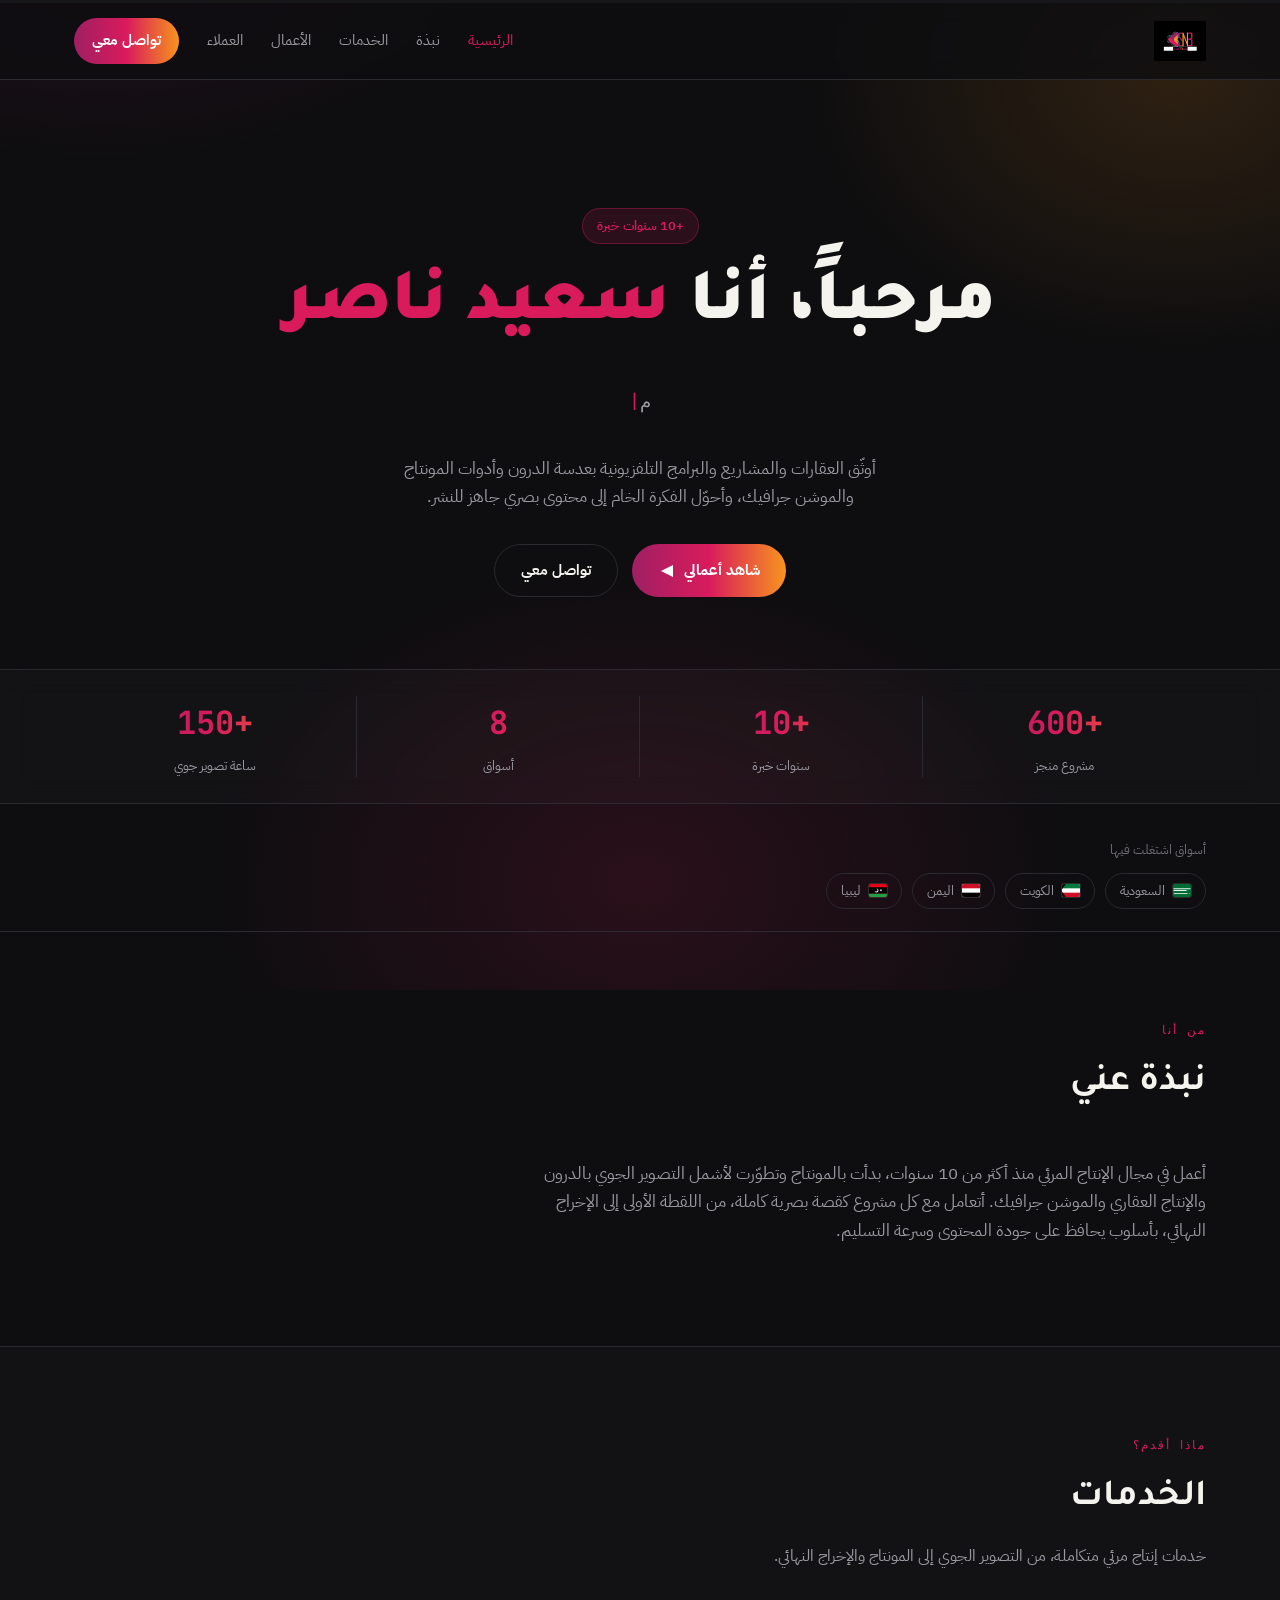
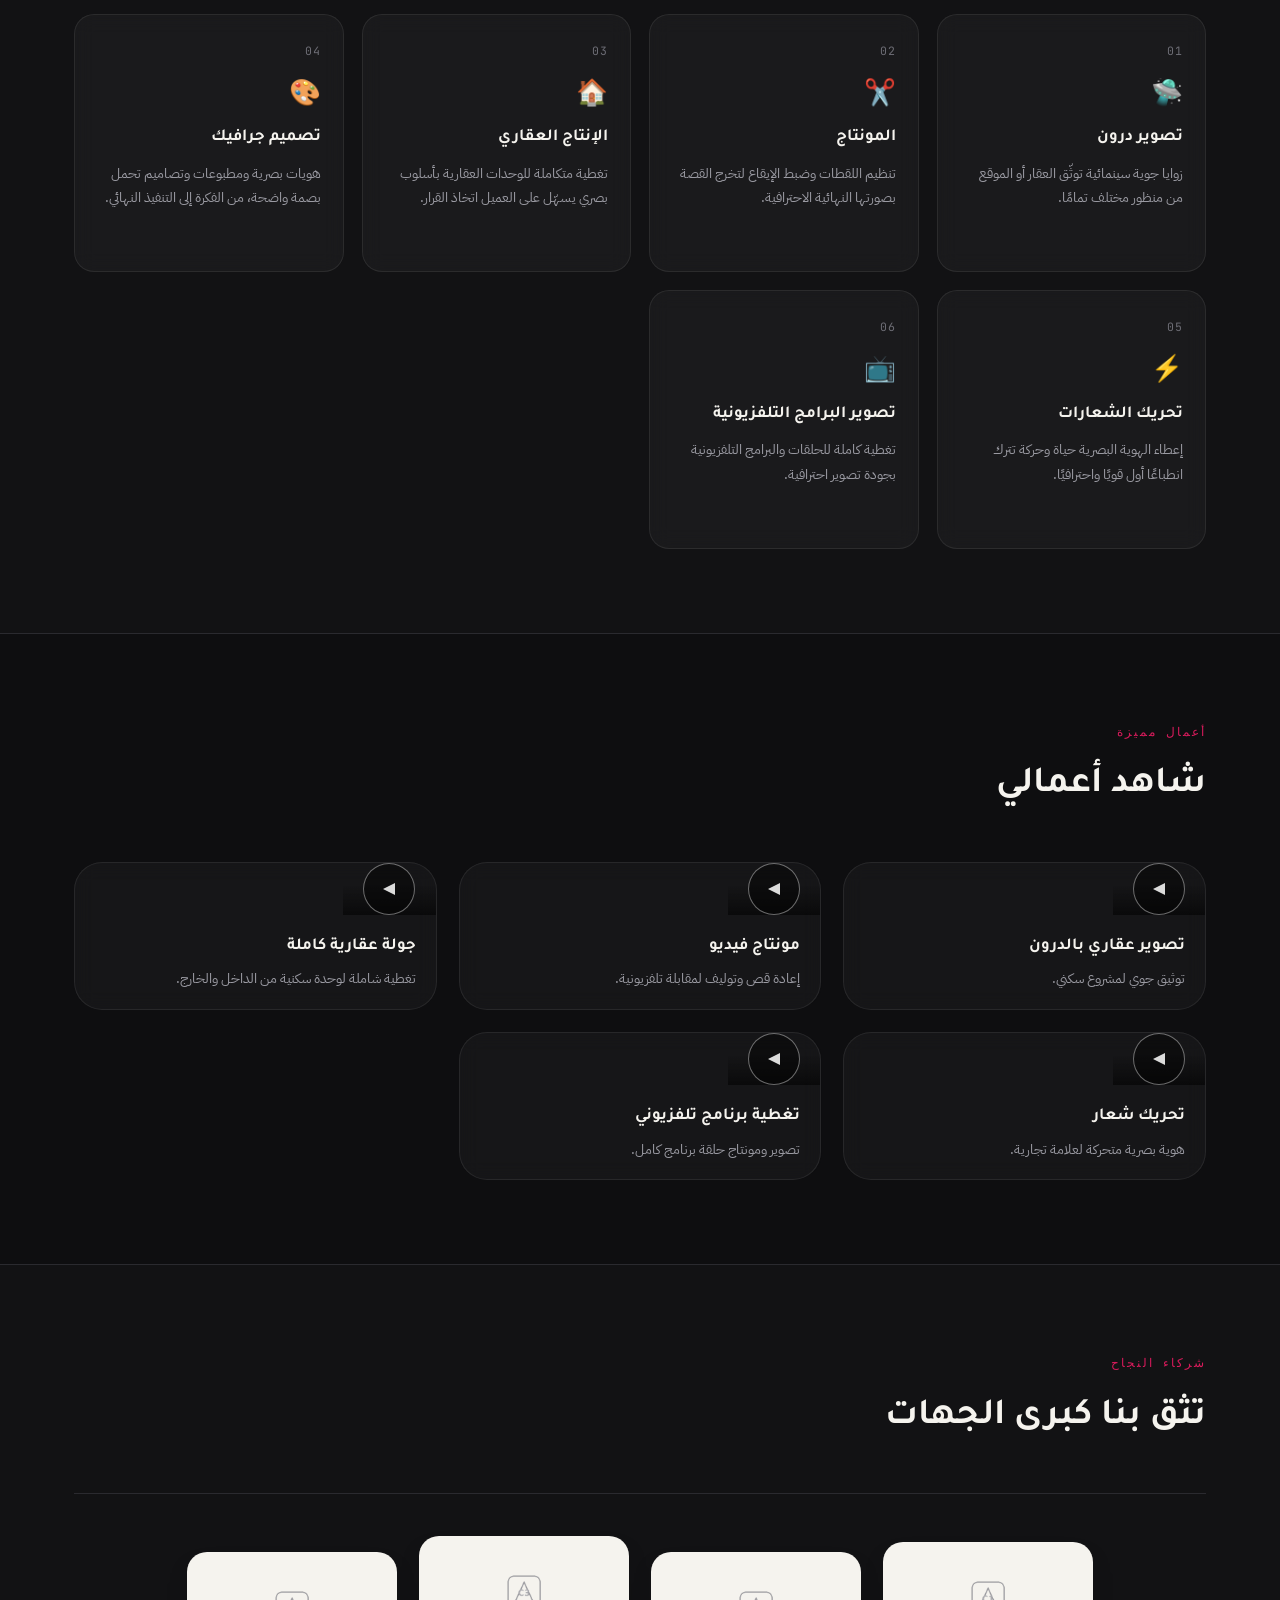
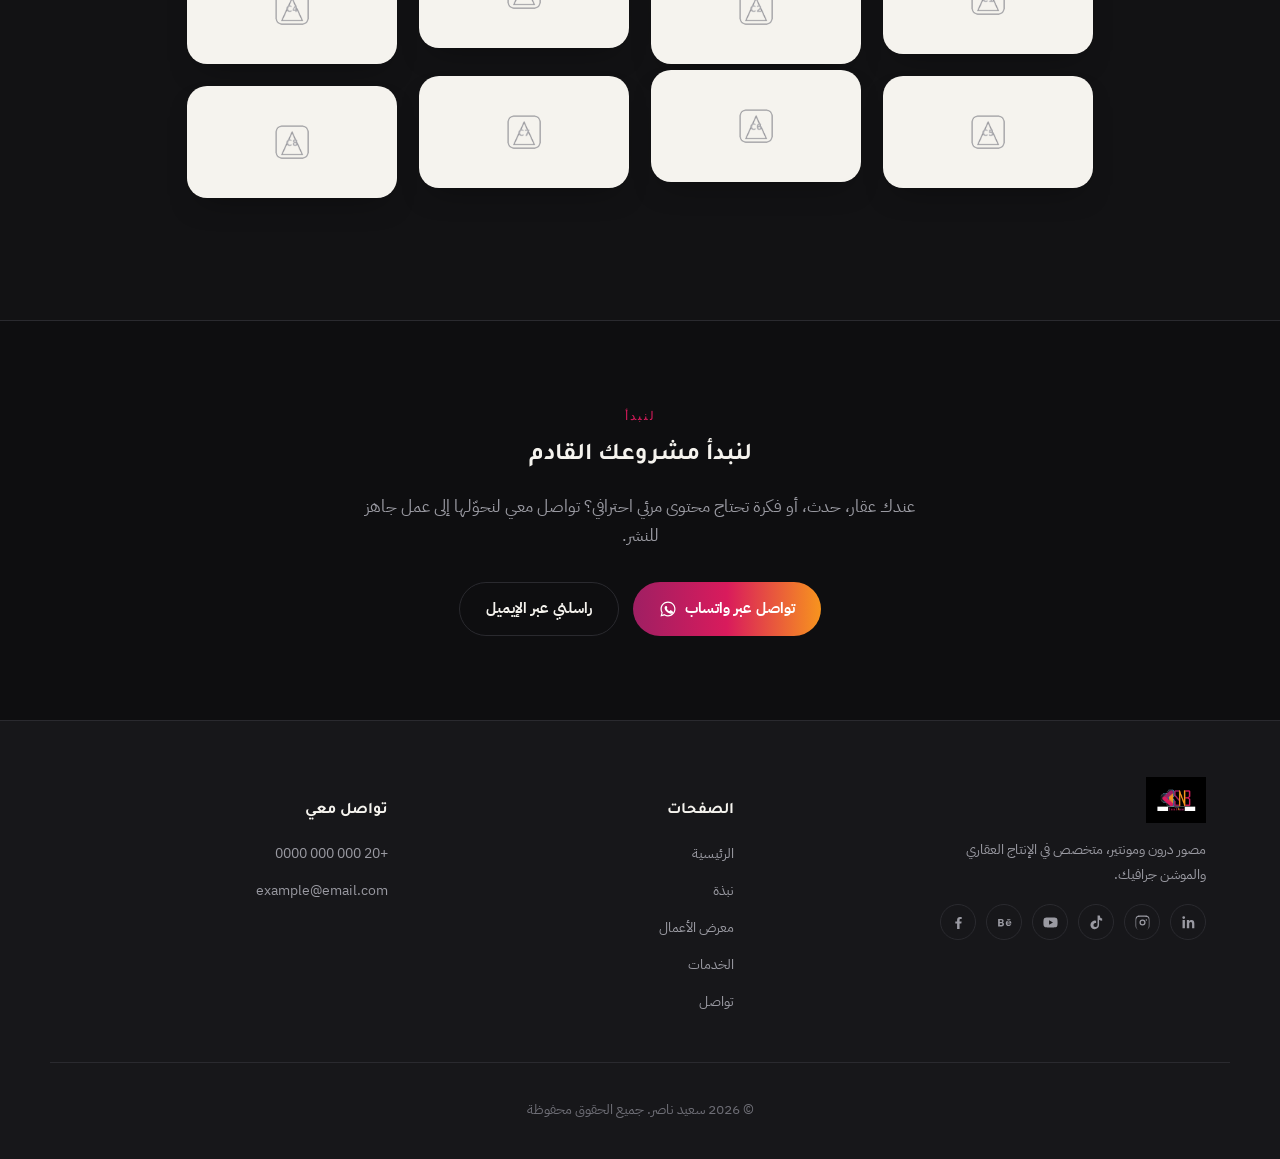
==== commit 3f10d83a: "Add files via upload" ====
--- a/index.html
+++ b/index.html
@@ -75,12 +75,6 @@
           <svg viewBox="0 0 24 24" width="18" height="18"><path fill="currentColor" d="M20 4v16l-16-8z"/></svg>
         </a>
         <a href="#contact" class="btn btn--ghost">تواصل معي</a>
-      </div>
-    </div>
-
-    <div class="hero__media">
-      <div class="hero__bento" id="heroBento" aria-hidden="true">
-        <!-- تُملأ ديناميكياً من content.js — فسيفساء بألوان الهوية تمثّل مجالات العمل -->
       </div>
     </div>
 
@@ -167,9 +161,9 @@
       <h2>تثق بنا كبرى الجهات</h2>
     </div>
   </div>
-  <div class="clients-marquee">
-    <div class="clients-marquee__track" id="clientsTrack">
-      <!-- تُملأ ديناميكياً من content.js (مرتين للتكرار السلس) -->
+  <div class="container">
+    <div class="clients-grid" id="clientsGrid">
+      <!-- تُملأ ديناميكياً من content.js -->
     </div>
   </div>
 </section>
--- a/css/style.css
+++ b/css/style.css
@@ -177,15 +177,19 @@
 ========================================================= */
 .hero{ padding-top: 64px; overflow:hidden; }
 .hero__inner{
-  display:grid;
-  grid-template-columns: 1.15fr .85fr;
-  gap: 48px;
+  padding-block: 64px 72px;
+  text-align:center;
+}
+.hero__text{
+  max-width: 760px;
+  margin-inline:auto;
+  display:flex;
+  flex-direction:column;
   align-items:center;
-  padding-block: 40px 56px;
 }
 
 /* دخول متدرّج لعناصر الهيرو عند تحميل الصفحة */
-.hero__text > *, .hero__media{
+.hero__text > *{
   opacity:0;
   transform: translateY(16px);
   animation: heroIn .7s ease forwards;
@@ -195,12 +199,11 @@
 .hero__text > .hero__role{ animation-delay: .25s; }
 .hero__text > .hero__bio{ animation-delay: .35s; }
 .hero__text > .hero__actions{ animation-delay: .45s; }
-.hero__media{ animation-delay: .3s; }
 @keyframes heroIn{
   to{ opacity:1; transform:none; }
 }
 @media (prefers-reduced-motion: reduce){
-  .hero__text > *, .hero__media{ animation:none; opacity:1; transform:none; }
+  .hero__text > *{ animation:none; opacity:1; transform:none; }
 }
 
 .badge{
@@ -214,28 +217,30 @@
   margin-bottom: 20px;
 }
 .hero__title{
-  font-size: clamp(2.1rem, 4.4vw, 3.4rem);
+  font-size: clamp(2.4rem, 6vw, 4.6rem);
   font-weight:900;
-  line-height:1.25;
-  margin-bottom: 14px;
+  line-height:1.2;
+  margin-bottom: 16px;
 }
 .accent{ color: var(--accent); }
 .hero__role{
   font-family: var(--font-mono);
-  font-size: 1.05rem;
+  font-size: 1.15rem;
   color: var(--text-muted);
   min-height: 1.6em;
-  margin-bottom: 18px;
+  margin-bottom: 20px;
 }
 .role-cursor{ color: var(--accent); animation: blink 1s step-end infinite; }
 @keyframes blink{ 50%{ opacity:0; } }
 
 .hero__bio{
   color: var(--text-muted);
-  max-width: 46ch;
-  margin-bottom: 28px;
-}
-.hero__actions{ display:flex; gap:14px; flex-wrap:wrap; }
+  max-width: 52ch;
+  margin-inline:auto;
+  margin-bottom: 32px;
+  font-size:1.05rem;
+}
+.hero__actions{ display:flex; gap:14px; flex-wrap:wrap; justify-content:center; }
 
 .btn{
   display:inline-flex; align-items:center; gap:8px;
@@ -248,46 +253,6 @@
 .btn--primary:hover{ transform: translateY(-2px); }
 .btn--ghost{ border: 1px solid var(--border); color: var(--text); }
 .btn--ghost:hover{ border-color: var(--accent); color: var(--accent); }
-
-.hero__media{ display:flex; justify-content:center; }
-.hero__bento{
-  width: min(400px, 85vw);
-  aspect-ratio: 4/5;
-  display:grid;
-  grid-template-columns: repeat(2, 1fr);
-  grid-template-rows: repeat(3, 1fr);
-  gap: 12px;
-}
-.bento-tile{
-  position:relative;
-  border-radius: var(--radius);
-  padding: 16px;
-  display:flex; flex-direction:column; justify-content:flex-end; gap:8px;
-  overflow:hidden;
-  border: 1px solid rgba(255,255,255,.1);
-  opacity:0; transform: translateY(14px) scale(.96);
-  animation: heroIn .6s ease forwards;
-  transition: transform .25s ease, box-shadow .25s ease;
-}
-.bento-tile:hover{ transform: translateY(-4px); box-shadow: 0 16px 34px -18px rgba(0,0,0,.6); }
-.bento-tile__icon{ font-size: 1.5rem; }
-.bento-tile__title{ font-size:.82rem; font-weight:700; color:#fff; line-height:1.3; }
-
-/* ألوان متنوعة من نفس هوية العلامة لكل بلاطة — تكوين "Bento" حيوي بدل صورة ثابتة */
-.bento-tile--1{ background: linear-gradient(155deg, var(--accent-3), #4a1030); grid-row: span 2; }
-.bento-tile--1 .bento-tile__icon{ font-size: 2.1rem; }
-.bento-tile--2{ background: linear-gradient(155deg, var(--accent-2), #7a4600); }
-.bento-tile--3{ background: linear-gradient(155deg, var(--accent), #6e0f36); }
-.bento-tile--4{ background: rgba(255,255,255,.04); }
-.bento-tile--4 .bento-tile__title{ color: var(--text); }
-.bento-tile--5{ background: linear-gradient(155deg, var(--accent-3), var(--accent)); }
-.bento-tile--6{ background: rgba(255,255,255,.04); }
-.bento-tile--6 .bento-tile__title{ color: var(--text); }
-
-@media (max-width: 460px){
-  .hero__bento{ width: min(320px, 90vw); }
-  .bento-tile__title{ font-size:.74rem; }
-}
 
 /* شريط الإحصائيات */
 .stats-bar{
@@ -319,9 +284,16 @@
 .markets__label{ font-size:.8rem; color: var(--text-dim); margin-bottom:12px; }
 .markets__row{ display:flex; flex-wrap:wrap; gap:10px; }
 .market-chip{
+  display:inline-flex; align-items:center; gap:8px;
   font-size:.82rem; color: var(--text-muted);
   border:1px solid var(--border); border-radius:999px;
   padding: 6px 14px;
+}
+.market-chip__flag{
+  width:18px; height:13px;
+  object-fit: cover;
+  border-radius:2px;
+  box-shadow: 0 0 0 1px rgba(255,255,255,.12);
 }
 
 /* =========================================================
@@ -429,43 +401,50 @@
 .work-card__body h3{ font-size:1.05rem; margin-bottom:6px; }
 .work-card__body p{ color: var(--text-muted); font-size:.88rem; margin:0; }
 
-/* العملاء - ماركيه */
-.clients-marquee{
+/* العملاء — شبكة ثابتة (بدون حركة تمرير) بأسلوب "حائط" متعرّج مميّز */
+.clients-grid{
   border-top:1px solid var(--border);
-  overflow:hidden;
-  padding-block: 40px;
-  /* تلاشي ناعم عند طرفي الشريط بدل قطع مفاجئ للشعارات — لمسة احترافية معتادة في عرض شعارات العملاء */
-  -webkit-mask-image: linear-gradient(90deg, transparent 0, #000 8%, #000 92%, transparent 100%);
-  mask-image: linear-gradient(90deg, transparent 0, #000 8%, #000 92%, transparent 100%);
-}
-.clients-marquee__track{
-  display:flex; gap: 20px;
-  width: max-content;
-  animation: marquee 36s linear infinite;
-}
-.clients-marquee:hover .clients-marquee__track{ animation-play-state: paused; }
-@keyframes marquee{
-  from{ transform: translateX(0); }
-  to{ transform: translateX(-50%); }
-}
-/* بطاقة بيضاء دائمة خلف كل شعار — تضمن ظهور أي شعار بوضوح مهما كان لونه (فاتح أو غامق) */
+  padding-block: 48px;
+  display:flex; flex-wrap:wrap; justify-content:center;
+  gap: 22px;
+}
+/* بطاقة بيضاء ثابتة خلف كل شعار — تضمن ظهور أي شعار بوضوح مهما كان لونه (فاتح أو غامق) */
 .client-chip{
-  flex: 0 0 auto;
+  position:relative;
   width: 210px; height: 112px;
-  padding: 20px 26px;
+  padding: 18px;
   border-radius: var(--radius);
   background: #F5F3EE;
   box-shadow: 0 14px 30px -16px rgba(0,0,0,.5);
   display:flex; align-items:center; justify-content:center;
-  transition: transform .25s ease, box-shadow .25s ease;
+  overflow:hidden;
+  transition: transform .3s ease, box-shadow .3s ease;
+}
+/* إزاحة رأسية متبادلة بين البطاقات — يعطي إحساس "حائط" حيوي بدل صف مستقيم مسطّح */
+.client-chip:nth-child(even){ transform: translateY(10px); }
+.client-chip:nth-child(3n){ transform: translateY(-6px); }
+.client-chip::before{
+  content:"";
+  position:absolute; top:0; inset-inline:0; height:3px;
+  background: var(--gradient-brand);
+  transform: scaleX(0);
+  transition: transform .3s ease;
 }
 .client-chip:hover{
-  transform: translateY(-5px);
+  transform: translateY(-5px) scale(1.03);
   box-shadow: 0 20px 38px -14px rgba(217,27,92,.45);
 }
+.client-chip:hover::before{ transform:none; }
+/* حد أقصى للعرض والارتفاع معًا (وليس فقط "احتواء" داخل الصندوق) — يمنع الشعار العريض جدًا
+   من الظهور أكبر بصريًا من الشعار الطولي، فيبقى وزن كل الشعارات متقاربًا مهما اختلفت نسبها */
 .client-chip img{
-  max-width:100%; max-height:100%;
+  max-width: 75%;
+  max-height: 58%;
+  width:auto; height:auto;
   object-fit: contain;
+}
+@media (prefers-reduced-motion: reduce){
+  .client-chip:nth-child(even), .client-chip:nth-child(3n){ transform:none; }
 }
 
 /* نافذة تشغيل الفيديو (Lightbox) */
@@ -521,11 +500,6 @@
 .contact p{ color: var(--text-muted); margin-top:16px; margin-bottom:32px; font-size:1.05rem; }
 .contact__actions{ display:flex; gap:14px; flex-wrap:wrap; justify-content:center; }
 
-@media (max-width: 760px){
-  .hero__inner{ grid-template-columns:1fr; }
-  .hero__media{ order:-1; }
-}
-
 /* =========================================================
    الفوتر
 ========================================================= */
@@ -602,3 +576,97 @@
   outline: 2px solid var(--accent);
   outline-offset: 2px;
 }
+
+/* =========================================================
+   صفحة تصميم الجرافيك (graphic-design.html) — أسلوب تحريري
+   مستوحى من مواقع بورتفوليو عالمية: طباعة جريئة، مساحات بيضاء
+   واسعة، ومعارض أفقية لكل مشروع
+========================================================= */
+.gd-hero{ padding-block: 90px 60px; }
+.gd-statement{
+  font-size: clamp(2.6rem, 7vw, 5.5rem);
+  font-weight: 900;
+  line-height: 1.05;
+  margin-block: 18px 10px;
+  background: var(--gradient-brand);
+  -webkit-background-clip: text; background-clip: text; color: transparent;
+}
+.gd-substatement{
+  font-family: var(--font-mono);
+  font-size: .95rem;
+  color: var(--text-dim);
+  letter-spacing: 2px;
+  text-transform: uppercase;
+  margin-bottom: 28px;
+}
+.gd-intro{
+  font-size: 1.15rem;
+  color: var(--text-muted);
+  max-width: 62ch;
+  line-height: 1.9;
+}
+
+/* كل مشروع = قسم كامل بمعرض أفقي قابل للتمرير بأسلوب دراسة حالة */
+.gd-project{ padding-block: 30px 70px; }
+.gd-project--alt{ background: rgba(255,255,255,.02); }
+.gd-project__gallery{
+  display:flex; gap:16px;
+  overflow-x:auto;
+  padding-inline: 24px;
+  padding-bottom: 6px;
+  scroll-snap-type: x proximity;
+  scrollbar-width: thin;
+}
+.gd-project__gallery::-webkit-scrollbar{ height:6px; }
+.gd-project__gallery::-webkit-scrollbar-thumb{ background: var(--border); border-radius:99px; }
+.gd-project__frame{
+  flex: 0 0 auto;
+  width: min(76vw, 480px);
+  aspect-ratio: 4/3;
+  border-radius: var(--radius-lg);
+  scroll-snap-align:start;
+  border: 1px solid rgba(255,255,255,.08);
+}
+.gd-project__body{ padding-top: 26px; max-width: 720px; }
+.gd-project__tags{
+  font-family: var(--font-mono);
+  font-size:.78rem; letter-spacing:1px;
+  color: var(--accent);
+  text-transform: uppercase;
+}
+.gd-project__body h2{ font-size: clamp(1.5rem, 3vw, 2.1rem); margin-block: 10px 12px; }
+.gd-project__body p{ color: var(--text-muted); font-size:1.02rem; max-width: 62ch; }
+
+/* شذرات صغيرة — شبكة متنوعة */
+.gd-artifacts{
+  display:grid;
+  grid-template-columns: repeat(auto-fill, minmax(160px,1fr));
+  gap: 16px;
+}
+.gd-artifact{
+  background: rgba(255,255,255,.035);
+  border: 1px solid rgba(255,255,255,.08);
+  border-radius: var(--radius);
+  padding: 22px 18px;
+  text-align:center;
+  transition: transform .25s, border-color .25s;
+}
+.gd-artifact:hover{ transform: translateY(-4px); border-color: rgba(217,27,92,.4); }
+.gd-artifact__icon{ font-size:1.8rem; display:block; margin-bottom:10px; }
+.gd-artifact p{ font-size:.85rem; color: var(--text-muted); margin:0; }
+
+.gd-closing{
+  padding-block: 90px;
+  text-align:center;
+  border-top: 1px solid var(--border);
+}
+.gd-closing p{
+  font-family: var(--font-display);
+  font-size: clamp(1.4rem, 3vw, 2rem);
+  font-weight:800;
+  color: var(--text-muted);
+}
+
+@media (max-width: 760px){
+  .gd-project__frame{ width: 82vw; }
+}
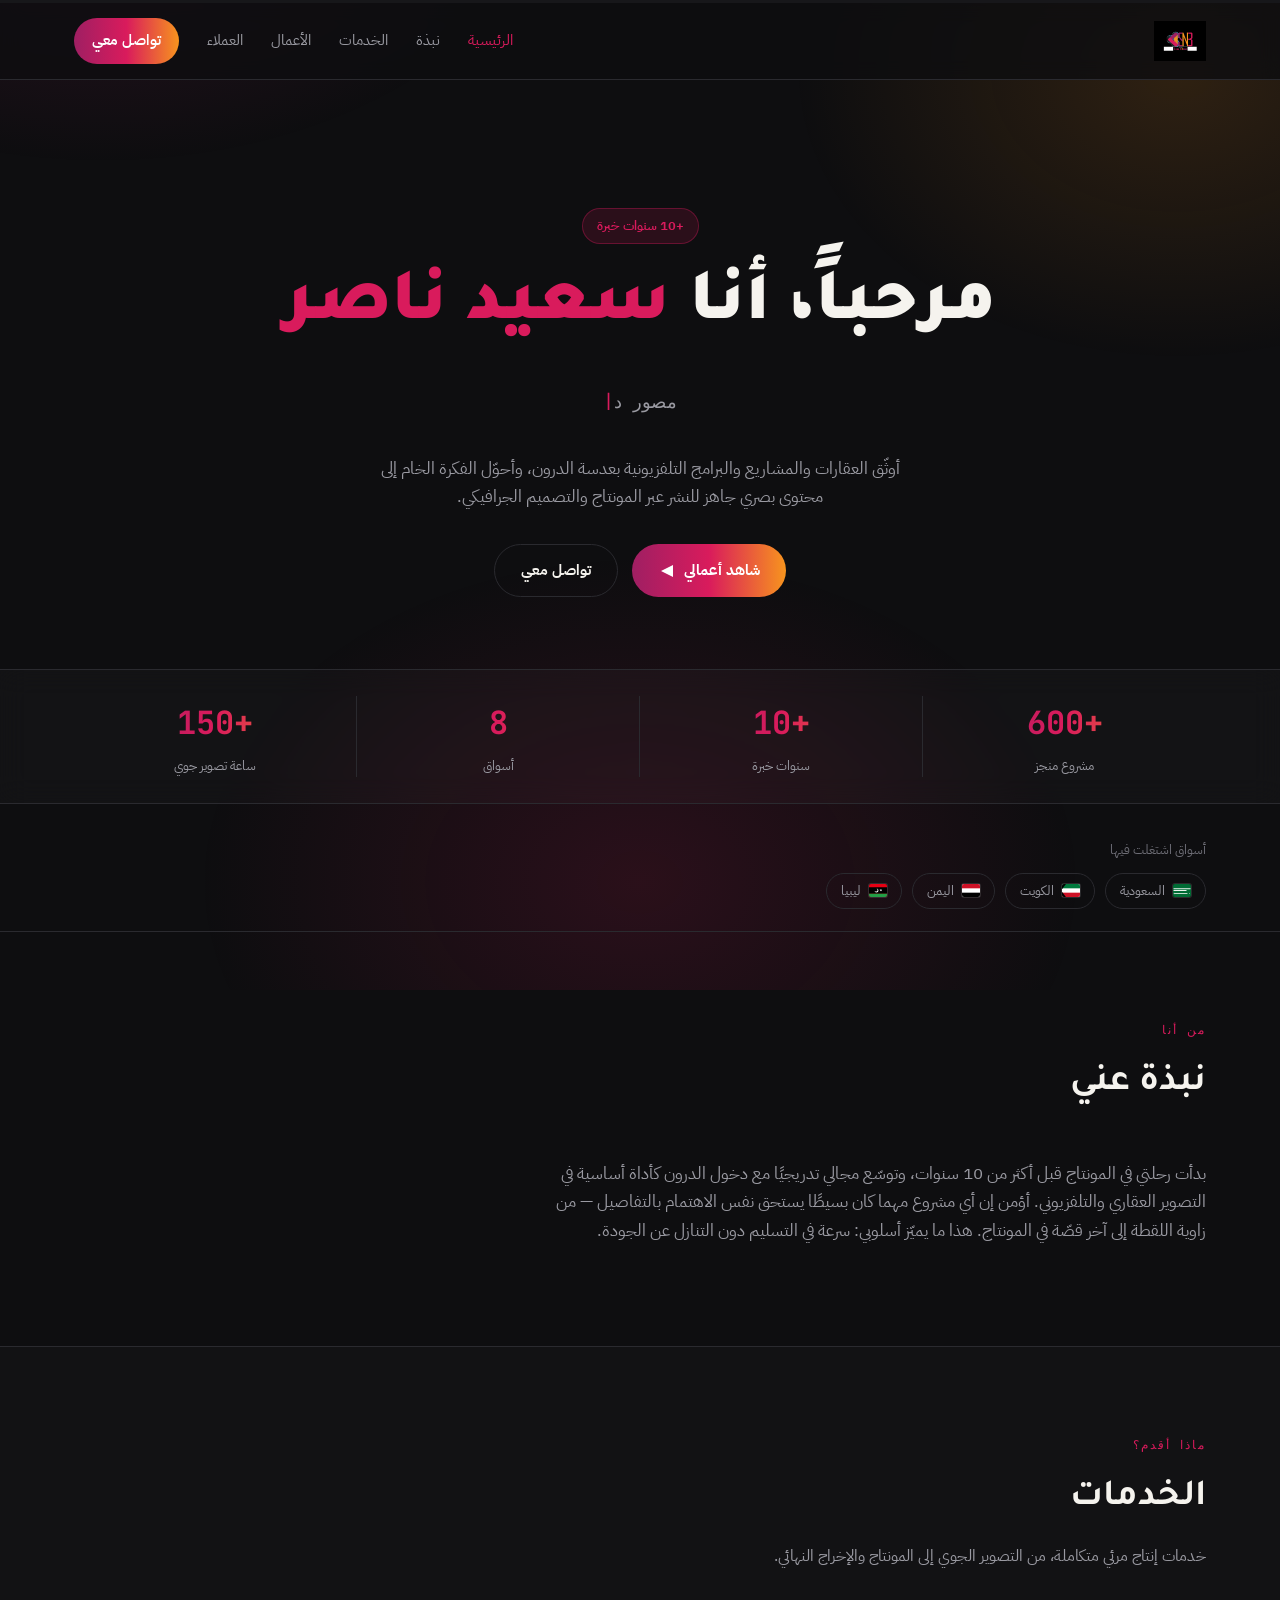
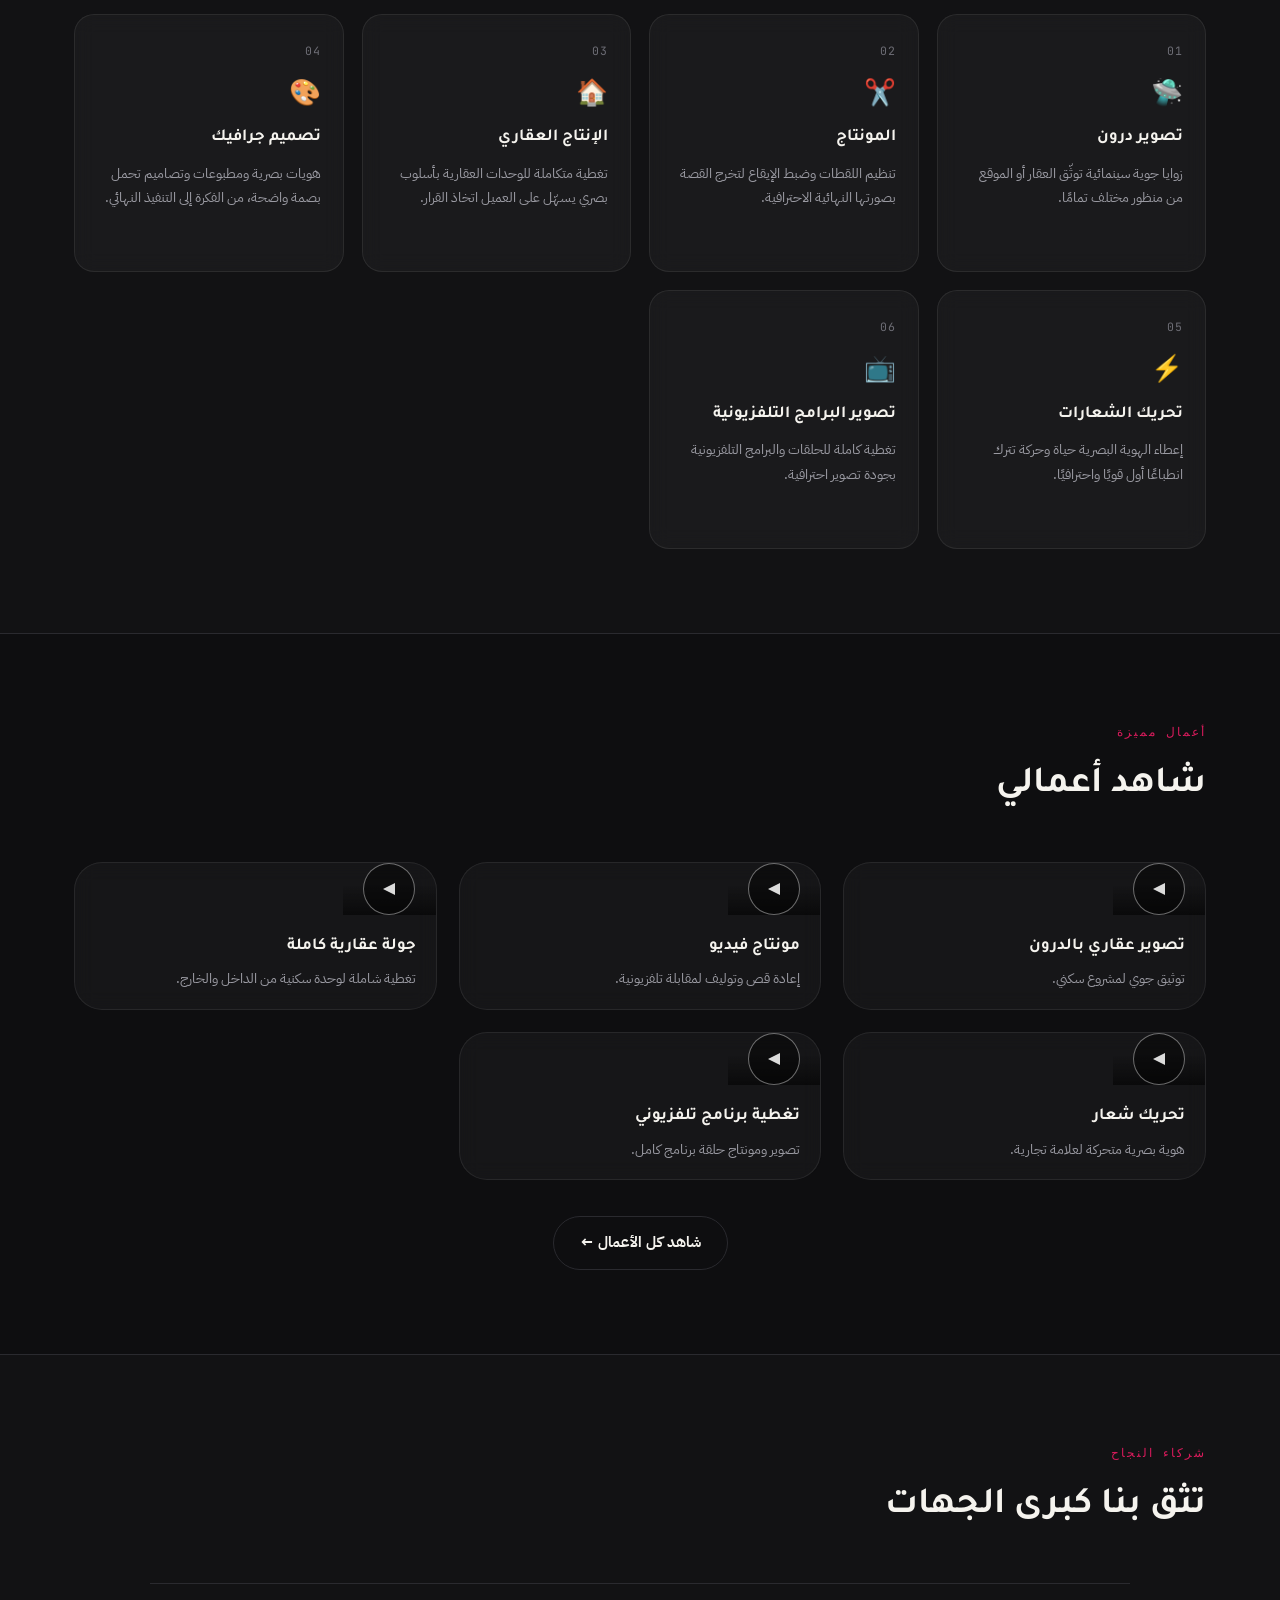
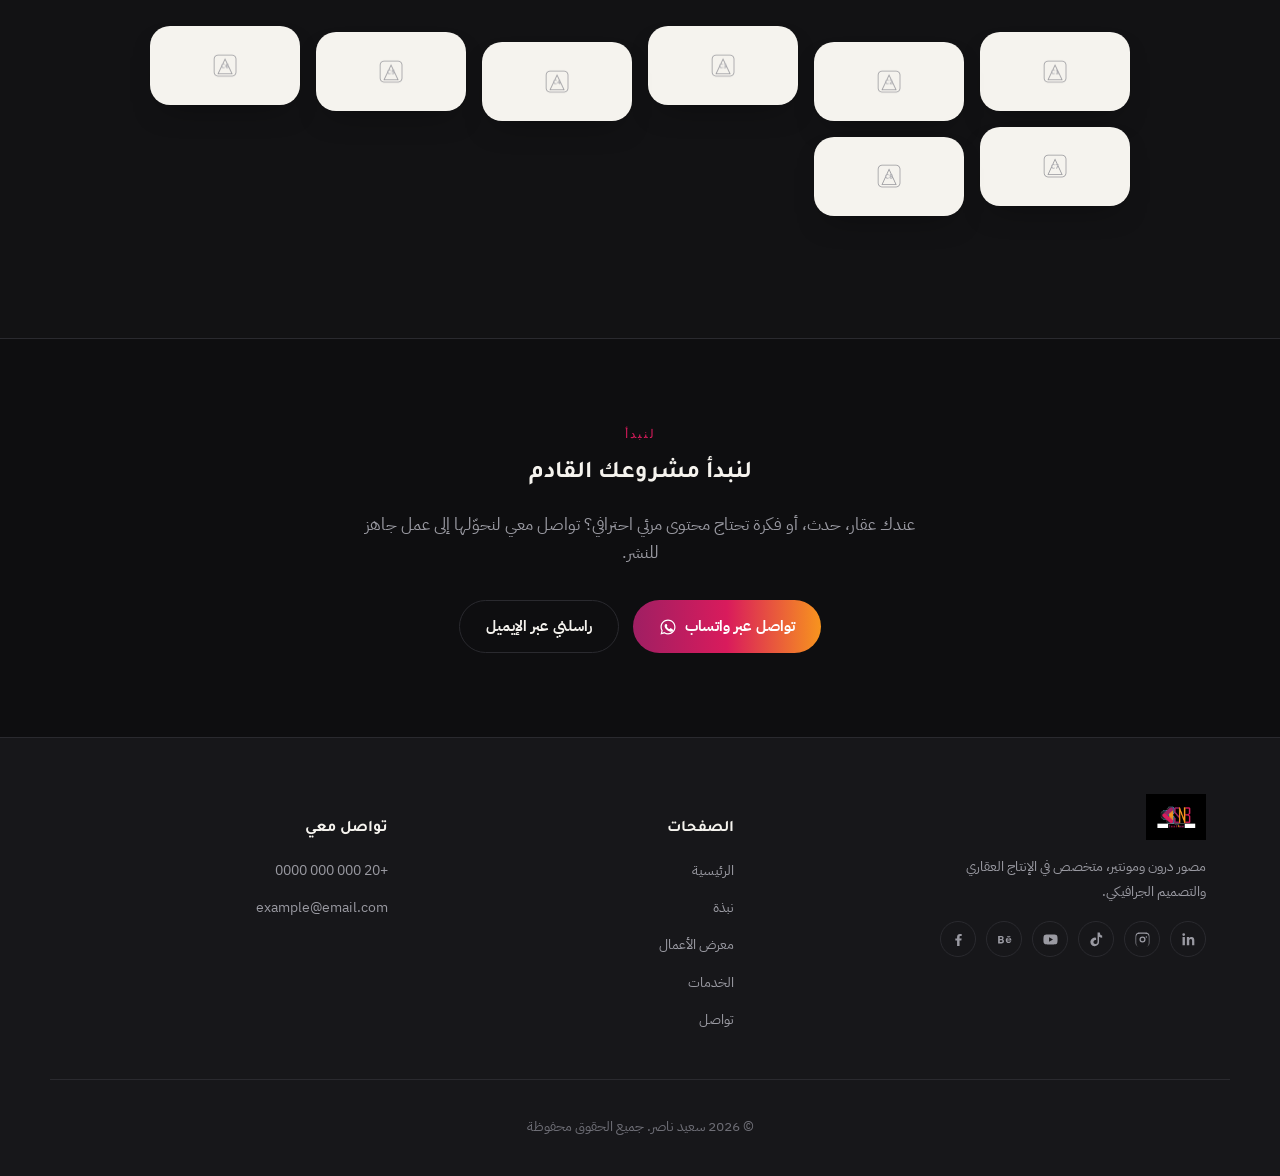
==== commit 80c8671a: "Add files via upload" ====
--- a/index.html
+++ b/index.html
@@ -10,7 +10,7 @@
 
 <meta property="og:type" content="website">
 <meta property="og:title" data-content-attr="pageTitle:content" content="سعيد ناصر | مصور درون ومونتاج ومنتج عقاري">
-<meta property="og:description" data-content-attr="pageDescription:content" content="تصوير درون، مونتاج، إنتاج عقاري، موشن جرافيك، تحريك شعارات، وتصوير برامج تلفزيونية.">
+<meta property="og:description" data-content-attr="pageDescription:content" content="تصوير درون، مونتاج، إنتاج عقاري، تصميم جرافيك، تحريك شعارات، وتصوير برامج تلفزيونية.">
 <meta property="og:image" content="images/logo.png">
 
 <link rel="preconnect" href="https://fonts.googleapis.com">
@@ -133,7 +133,10 @@
       <h2>شاهد أعمالي</h2>
     </div>
     <div class="work-grid" id="workGrid">
-      <!-- تُملأ ديناميكياً من content.js -->
+      <!-- تُملأ ديناميكياً من content.js — مختارات فقط، وليس كل الأعمال -->
+    </div>
+    <div class="work-viewall">
+      <a href="works.html" class="btn btn--ghost">شاهد كل الأعمال ←</a>
     </div>
   </div>
 </section>
--- a/css/style.css
+++ b/css/style.css
@@ -357,6 +357,10 @@
   display:grid;
   grid-template-columns: repeat(auto-fill, minmax(280px,1fr));
   gap: 22px;
+}
+.work-viewall{
+  display:flex; justify-content:center;
+  margin-top: 36px;
 }
 .work-card{
   display:flex;
@@ -401,18 +405,23 @@
 .work-card__body h3{ font-size:1.05rem; margin-bottom:6px; }
 .work-card__body p{ color: var(--text-muted); font-size:.88rem; margin:0; }
 
-/* العملاء — شبكة ثابتة (بدون حركة تمرير) بأسلوب "حائط" متعرّج مميّز */
+/* العملاء — شبكة متجاوبة (بدون حركة تمرير) بأسلوب "حائط" متعرّج مميّز
+   Grid بدل flex+عرض ثابت: يعيد التدفّق تلقائيًا لعدة أعمدة حتى على الشاشات الضيقة،
+   بدل أن يتحول لعمود طويل واحد على الجوال */
 .clients-grid{
   border-top:1px solid var(--border);
   padding-block: 48px;
-  display:flex; flex-wrap:wrap; justify-content:center;
-  gap: 22px;
+  display:grid;
+  grid-template-columns: repeat(auto-fit, minmax(130px, 1fr));
+  gap: 16px;
+  max-width: 980px;
+  margin-inline:auto;
 }
 /* بطاقة بيضاء ثابتة خلف كل شعار — تضمن ظهور أي شعار بوضوح مهما كان لونه (فاتح أو غامق) */
 .client-chip{
   position:relative;
-  width: 210px; height: 112px;
-  padding: 18px;
+  aspect-ratio: 2 / 1.05;
+  padding: 14px;
   border-radius: var(--radius);
   background: #F5F3EE;
   box-shadow: 0 14px 30px -16px rgba(0,0,0,.5);
@@ -420,9 +429,11 @@
   overflow:hidden;
   transition: transform .3s ease, box-shadow .3s ease;
 }
-/* إزاحة رأسية متبادلة بين البطاقات — يعطي إحساس "حائط" حيوي بدل صف مستقيم مسطّح */
-.client-chip:nth-child(even){ transform: translateY(10px); }
-.client-chip:nth-child(3n){ transform: translateY(-6px); }
+/* إزاحة رأسية متبادلة بين البطاقات — يعطي إحساس "حائط" حيوي بدل صف مستقيم مسطّح (للشاشات الأعرض فقط) */
+@media (min-width: 640px){
+  .client-chip:nth-child(even){ transform: translateY(10px); }
+  .client-chip:nth-child(3n){ transform: translateY(-6px); }
+}
 .client-chip::before{
   content:"";
   position:absolute; top:0; inset-inline:0; height:3px;
